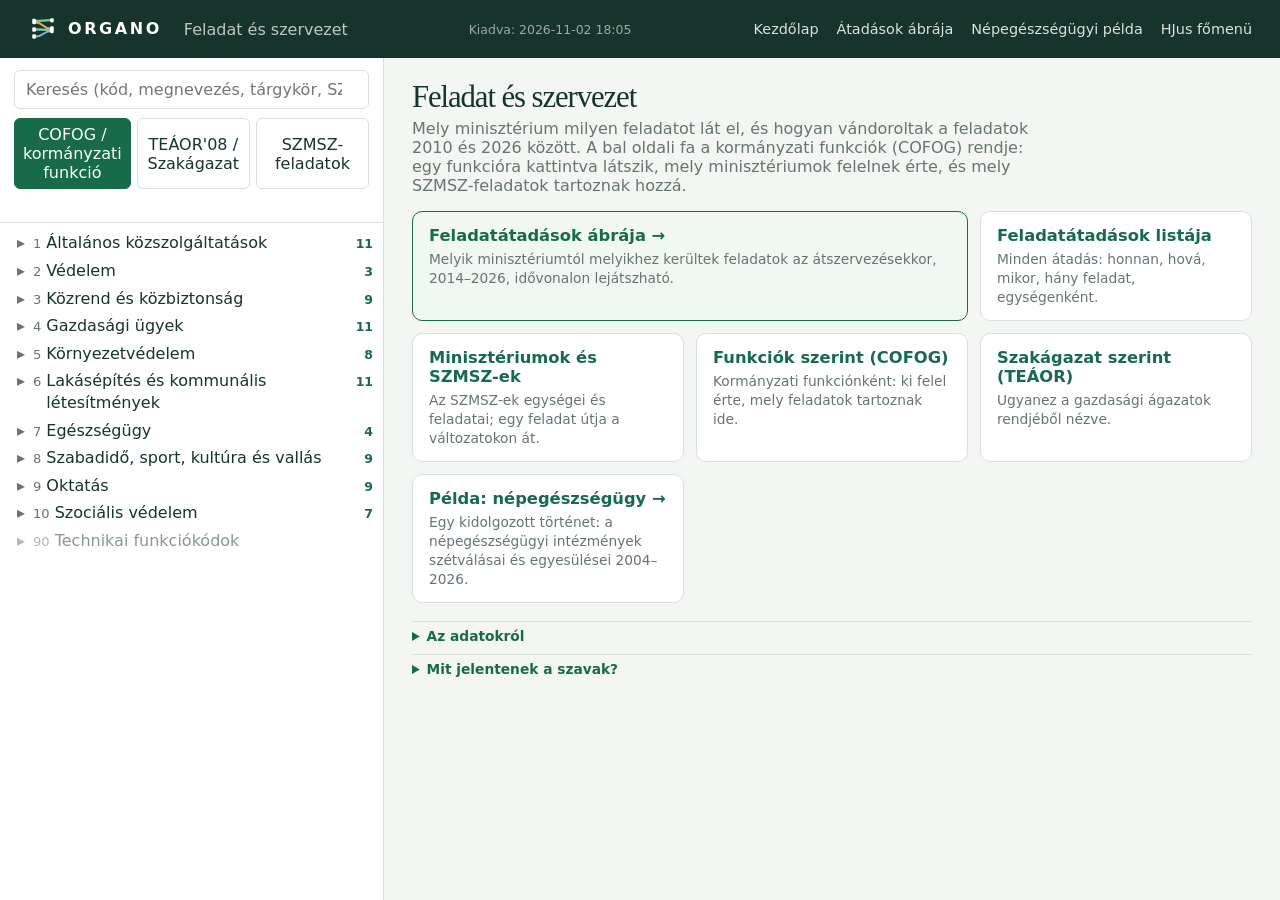
==== cofog-organo.html @ 53c3df07 "Ministry layer: cited sections, ME 2011-2014, classifications" ====
<!doctype html>
<html lang="hu">
<head>
  <meta charset="utf-8">
  <meta name="viewport" content="width=device-width, initial-scale=1">
  <title>ORGANO – Feladat és szervezet</title>
  <link rel="stylesheet" href="styles.css">
  <link rel="icon" href="logo.svg" type="image/svg+xml">
  <style>
    body.cofog-organo { display: flex; flex-direction: column; height: 100vh; overflow: hidden; }
    .shell { flex: 1; min-height: 0; display: grid; grid-template-columns: minmax(340px, 30%) minmax(0, 1fr); gap: 0; }
    .left { display: flex; flex-direction: column; min-height: 0; border-right: 1px solid var(--line); background: var(--panel); }
    .search { padding: 12px 14px; border-bottom: 1px solid var(--line); }
    .search input { width: 100%; padding: 9px 11px; border: 1px solid var(--line); border-radius: 6px; background: #fff; }
    .tabs { display: flex; gap: 6px; margin-top: 9px; }
    .tabs button { flex: 1; padding: 6px 8px; border: 1px solid var(--line); border-radius: 6px; background: transparent; cursor: pointer; }
    .tabs button.on { background: var(--green); border-color: var(--green); color: #fff; }
    .hits { margin-top: 7px; color: var(--muted); font-size: .82rem; min-height: 1.1em; }
    .tree { flex: 1; overflow: auto; padding: 6px 4px 24px; }
    .tree ul { list-style: none; margin: 0; padding-left: 16px; }
    .tree > ul { padding-left: 4px; }
    .node { display: flex; align-items: baseline; gap: 5px; padding: 3px 6px; border-radius: 5px; cursor: pointer; line-height: 1.35; }
    .node:hover { background: var(--green-soft); }
    .node.sel { background: var(--green); color: #fff; }
    .node.sel .code, .node.sel .cnt { color: rgba(255,255,255,.8); }
    .node.empty { opacity: .5; }
    .tog { width: 14px; flex: none; text-align: center; color: var(--muted); user-select: none; }
    .node.sel .tog { color: #fff; }
    .code { flex: none; color: var(--muted); font-variant-numeric: tabular-nums; font-size: .82rem; }
    .lbl { flex: 1; }
    .cnt { flex: none; color: var(--green); font-size: .78rem; font-weight: 700; }
    .via { font-size: .8rem; color: var(--muted); margin-top: 1px; }
    .node.sel .via { color: rgba(255,255,255,.85); }
    mark { background: #ffe9a8; color: inherit; border-radius: 2px; }
    .node.sel mark { background: #e3b94c; color: #17342c; }
    .right { overflow: auto; padding: 22px 28px 60px; min-width: 0; }
    /* narrow window: the two panes stack (the list on top, the detail below) instead of squeezing the detail to 56 px */
    @media (max-width: 760px) {
      .shell { grid-template-columns: minmax(0, 1fr); grid-template-rows: minmax(0, 42%) minmax(0, 1fr); }
      .left { border-right: 0; border-bottom: 1px solid var(--line); }
      .right { padding: 16px 14px 48px; }
    }
    .crumbs { color: var(--muted); font-size: .86rem; margin-bottom: 4px; }
    .right h1 { font-size: clamp(1.4rem, 2.4vw, 2rem); margin-bottom: 10px; }
    .note { padding: 10px 13px; border-left: 3px solid var(--amber); background: var(--amber-soft); color: #5b3b0a; font-size: .9rem; margin: 12px 0; }
    .expl { margin: 12px 0 18px; padding: 13px 16px; background: var(--blue-soft); border-left: 3px solid var(--blue); }
    .expl h3 { margin: 0 0 4px; font-size: .78rem; letter-spacing: .08em; text-transform: uppercase; color: var(--blue); }
    .expl p { margin: 0 0 10px; white-space: pre-line; line-height: 1.5; }
    .expl ul.defl { margin: 0 0 10px; padding-left: 18px; line-height: 1.5; }
    details.expl summary { cursor: pointer; color: var(--blue); font-size: .85rem; }
    .bridge-bar { margin: 10px 0 16px; display: flex; flex-wrap: wrap; gap: 6px; align-items: center; font-size: .83rem; }
    .bridge-lbl { color: var(--muted); font-weight: 600; margin-right: 2px; }
    .chip { display: inline-flex; align-items: center; gap: 4px; padding: 3px 9px; border-radius: 99px; background: var(--green-soft); font-size: .82rem; text-decoration: none; color: inherit; }
    a.chip:hover { filter: brightness(0.95); }
    .chip.disp { background: var(--amber-soft); }
    .chip.nace-chip { background: var(--blue-soft); color: var(--blue); }
    h2.sec { margin: 22px 0 8px; font-size: 1.05rem; display: flex; align-items: baseline; justify-content: space-between; gap: 12px; }
    h2.sec .sub-hint { font-size: .8rem; font-weight: 400; color: var(--muted); }
    .org { border: 1px solid var(--line); border-radius: 8px; background: var(--panel); margin-bottom: 9px; }
    .org > summary { list-style: none; cursor: pointer; padding: 10px 14px; display: grid; grid-template-columns: minmax(220px, 34%) 1fr; gap: 14px; align-items: center; }
    .org > summary::-webkit-details-marker { display: none; }
    .org .name { font-weight: 700; display: flex; flex-wrap: wrap; align-items: center; gap: 6px; }
    .org .years { color: var(--muted); font-size: .82rem; margin-top: 3px; line-height: 1.35; }
    .badge-var { display: inline-block; padding: 1px 6px; border-radius: 4px; font-size: .72rem; font-weight: 600; background: var(--blue-soft); color: var(--blue); }
    .badge-qual { display: inline-block; padding: 1px 6px; border-radius: 4px; font-size: .72rem; font-weight: 500; background: var(--amber-soft); color: #7a4a0e; }
    .bar { position: relative; height: 18px; background: #eef2ef; border-radius: 4px; overflow: hidden; }
    .seg { position: absolute; top: 0; bottom: 0; background: var(--green); border-radius: 3px; min-width: 3px; border-right: 1px solid rgba(255,255,255,.65); }
    .seg.alt { background: #2d6a5b; }
    .seg.disp { background: var(--amber); }
    .axis { position: relative; height: 16px; color: var(--muted); font-size: .72rem; margin-left: calc(34% + 14px + 14px); margin-right: 14px; }
    .axis span { position: absolute; transform: translateX(-50%); }
    table.det { width: 100%; border-collapse: collapse; font-size: .85rem; margin: 0 0 10px; }
    table.det th, table.det td { text-align: left; padding: 6px 14px; border-top: 1px solid var(--line); vertical-align: top; }
    table.det th { color: var(--muted); font-weight: 600; font-size: .76rem; }
    .sub-holder { color: var(--muted); font-size: .79rem; margin-top: 1px; }
    .qual-tag { display: inline-block; margin-top: 2px; padding: 1px 6px; border-radius: 4px; font-size: .75rem; background: var(--amber-soft); color: #7a4a0e; }
    .wording-diff { color: var(--blue); font-size: .78rem; margin-left: 4px; }
    .flag { display: inline-block; padding: 0 6px; border-radius: 4px; font-size: .74rem; background: var(--amber-soft); color: #7a4a0e; }
    .empty-msg { color: var(--muted); padding: 20px 0; }
    .org > .osum { padding: 10px 14px; display: grid; grid-template-columns: minmax(220px, 34%) 1fr; gap: 14px; align-items: center; }
    ol.tasks { padding-left: 22px; line-height: 1.5; }
    ol.tasks li { margin-bottom: 6px; }
    /* start page: what this viewer can show, one tile each; detail behind <details> */
    .topnav { display: flex; gap: 18px; margin-left: auto; font-size: .9rem; }
    .topnav a { color: #fff; text-decoration: none; opacity: .85; }
    .topnav a:hover { opacity: 1; text-decoration: underline; }
    .start h1 { margin-bottom: 4px; }
    .start .lead { color: var(--muted); margin: 0 0 16px; max-width: 62ch; }
    .tiles { display: grid; grid-template-columns: repeat(auto-fill, minmax(230px, 1fr)); gap: 12px; margin: 0 0 18px; }
    .tile { display: block; padding: 14px 16px; border: 1px solid var(--line); border-radius: 10px; background: #fff;
            color: inherit; text-decoration: none; cursor: pointer; }
    .tile:hover { border-color: var(--green); box-shadow: 0 3px 10px rgba(20, 60, 45, .1); }
    .tile b { display: block; font-size: 1.02rem; margin-bottom: 4px; color: var(--green); }
    .tile span { font-size: .86rem; color: var(--muted); }
    .tile.main { grid-column: span 2; background: #f1f7f3; border-color: var(--green); }
    .ptabs { display: flex; flex-wrap: wrap; gap: 2px; border-bottom: 1px solid var(--line); margin: 16px 0 12px; }
    .ptabs button { border: 0; background: none; padding: 8px 12px; cursor: pointer; color: var(--muted);
                    border-bottom: 2px solid transparent; margin-bottom: -1px; font: inherit; }
    .ptabs button.on { color: var(--green); border-bottom-color: var(--green); font-weight: 600; }
    .ptabs button small { color: var(--muted); font-weight: 400; }
    .ptab-chart { margin-left: auto; align-self: center; padding: 6px 12px; border-radius: 16px; background: var(--green);
                  color: #fff !important; text-decoration: none; font-weight: 600; font-size: .9rem; white-space: nowrap; }
    .ptab-chart:hover { filter: brightness(1.12); }
    .title-row { display: flex; align-items: flex-start; gap: 12px; }
    .title-row h1 { flex: 1; }
    .summary-line { color: var(--muted); margin: 2px 0 0; }
    details.more { margin: 10px 0; border-top: 1px solid var(--line); padding-top: 6px; font-size: .86rem; color: var(--muted); }
    details.more > summary { cursor: pointer; color: var(--green); font-weight: 600; }
    details.more[open] > summary { margin-bottom: 6px; }
  </style>
</head>
<body class="cofog-organo">
  <header class="topbar">
    <a class="brand" href="cofog-organo.html"><img src="logo.svg" alt="" width="30" height="30" style="vertical-align:middle;margin-right:10px">ORGANO</a>
    <div class="scope">Feladat és szervezet</div>
    <div class="scope" id="pubstamp" title="A kiadás időpontja (a kiadó szkript írja be)" style="font-size:.78rem;opacity:.8">Kiadva: 2026-11-02 18:05</div>
    <nav class="topnav">
      <a href="#" id="navHome">Kezdőlap</a>
      <a href="szmsz-transfer-overview.html" id="navChart">Átadások ábrája</a>
      <a href="public-health-overview.html">Népegészségügyi példa</a>
      <a href="https://goroggy.github.io/hjus/" title="A HJus-alkalmazások közös belépője: HJusDefs, HJusSent, HJusRes, ORGANO">HJus főmenü</a>
    </nav>
  </header>
  <div class="shell">
    <aside class="left">
      <div class="search">
        <input id="q" type="search" placeholder="Keresés (kód, megnevezés, tárgykör, SZMSZ-feladat szövege)…" autocomplete="off">
        <div class="tabs">
          <button id="tabCofog" class="on" type="button">COFOG / kormányzati funkció</button>
          <button id="tabNace" type="button">TEÁOR'08 / Szakágazat</button>
          <button id="tabSzmsz" type="button">SZMSZ-feladatok</button>
        </div>
        <div class="hits" id="hits"></div>
      </div>
      <div class="tree" id="tree"></div>
    </aside>
    <section class="right" id="right">
    </section>
  </div>

  <script src="data/cofog-poc.js"></script>
  <script src="data/szmsz-cofog.js" onerror="window.SZMSZ_COFOG = null"></script>
  <script src="szmsz-view.js"></script>
  <script>
  (() => {
    const D = window.COFOG_POC;
    const $ = id => document.getElementById(id);
    const esc = s => String(s ?? '').replace(/[&<>"]/g, c => ({ '&': '&amp;', '<': '&lt;', '>': '&gt;', '"': '&quot;' }[c]));
    const fold = s => String(s ?? '').toLowerCase().normalize('NFD').replace(/[\u0300-\u036f]/g, '');
    const today = new Date();
    const THREADS = new Map((D.threads || []).map(t => [t.id, t]));
    const BRIDGE = D.bridge || {};

    // Short ministry abbreviation helper for compact timeline summaries
    function shortOrg(orgId) {
      const name = D.orgs[orgId] || orgId;
      const m = name.match(/\b([A-ZÁÉÍÓÖŐÚÜŰ])[a-záéíóöőúüű]+/g);
      return m && m.length >= 2 ? m.map(w => w[0]).join('') : name;
    }

    // ---- trees -----------------------------------------------------------------------------------------------
    function buildTree(nodes) {
      const byCode = new Map(nodes.map(n => [n.code, { ...n, children: [] }]));
      const roots = [];
      for (const n of byCode.values()) (n.parent && byCode.get(n.parent) ? byCode.get(n.parent).children : roots).push(n);
      return { byCode, roots };
    }
    // NACE: rows are in document order: section letter, 2-digit division, 3-char group (01.1), class (01.11)…
    function buildNace(rows) {
      const nodes = []; let section = null;
      for (const r of rows) {
        const c = r.code; let parent = null;
        if (/^[A-Z]$/.test(c)) section = c;
        else if (/^\d{2}$/.test(c)) parent = section;
        else if (/^\d{2}\.\d$/.test(c)) parent = c.slice(0, 2);
        else if (/^\d{2}\.\d{2}$/.test(c)) parent = c.slice(0, 4);
        nodes.push({ ...r, parent });
      }
      // 15/2019. PM r. 3. melléklet: a 6 jegyű szakágazat első 4 jegye a TEÁOR-osztály (84.xx), az 5-6. jegy az ágazat
      for (const [c, v] of Object.entries(D.szak || {}))
        nodes.push({ code: c, label: v.label, includes: v.includes, excludes: v.excludes, parent: c.slice(0, 2) + '.' + c.slice(2, 4), isSzak: true });
      return buildTree(nodes);
    }
    const EXPL = D.explain || {};
    const explCode = n => (n.code.length >= 4 ? n.code.slice(0, 4) : n.code.padStart(2, '0'));
    const LEAF = D.leafDef || {};
    const ownExpl = n => (n.code.length === 6 ? LEAF[n.code] : (n.code.length === 4 || n.code.length <= 2 ? EXPL[explCode(n)] : null));
    const explText = e => (e ? [e.title, e.lead, e.includes, e.excludes].join(' ') : '');
    const cofog = buildTree(D.cofog);
    const nace = buildNace(D.nace);
    const naceNodeText = n => [n.label, n.includes, n.also_includes, n.hu_addition, n.excludes].join(' ');

    // ---- assignments by COFOG leaf & NACE/Szakágazat bridge --------------------------------------------------
    const byCode = new Map();
    const byNaceCode = new Map();
    const naceToCofog = new Map();

    function bridgeForCofog(code) {
      const entry = BRIDGE[code] || BRIDGE[code.slice(0, 4)];
      if (!entry) return null;
      return entry.inherits ? BRIDGE[entry.inherits] : entry;
    }

    for (const a of D.assignments) {
      (byCode.get(a.code) ?? byCode.set(a.code, []).get(a.code)).push(a);
      const b = bridgeForCofog(a.code);
      if (b) {
        for (const sc of b.admin || []) {
          (byNaceCode.get(sc) ?? byNaceCode.set(sc, []).get(sc)).push({ ...a, bridgeKind: 'admin' });
          (naceToCofog.get(sc) ?? naceToCofog.set(sc, new Set()).get(sc)).add(a.code);
        }
        for (const nc of b.sector || []) {
          (byNaceCode.get(nc) ?? byNaceCode.set(nc, []).get(nc)).push({ ...a, bridgeKind: 'sector' });
          (naceToCofog.get(nc) ?? naceToCofog.set(nc, new Set()).get(nc)).add(a.code);
        }
      }
    }

    function dedupRows(rows) {
      const seen = new Set(), out = [];
      for (const a of rows) {
        const k = `${a.thread_id || a.scope}|${a.org}|${a.from}|${a.until}|${a.scope}|${a.holder}`;
        if (!seen.has(k)) { seen.add(k); out.push(a); }
      }
      return out;
    }

    function collect(node, map, out) {
      for (const a of map.get(node.code) ?? []) out.push(a);
      for (const ch of node.children) collect(ch, map, out);
      return out;
    }
    // SZMSZ units classified to COFOG leaves (scripts/szmsz_unit_codes.py -> szmsz_poc_build.py): their tasks
    // inherit the unit's leaf. Rows: {unit, doc, org, from, until, name, number, disputed, tasks}.
    const SC = window.SZMSZ_COFOG;
    const unitsByCode = new Map();
    if (SC) for (const [code, list] of Object.entries(SC.byCode))
      unitsByCode.set(code, list.map(([u, disputed, ntasks]) => {
        const [doc, number, name] = SC.units[u], [org, title, from, until] = SC.docs[doc];
        return { unit: u, doc, org, title, from, until, number, name, disputed: !!disputed, tasks: ntasks };
      }));
    for (const n of cofog.byCode.values()) {
      n.directRows = byCode.get(n.code) ?? [];
      n.rows = dedupRows(collect(n, byCode, []));
      n.directUnits = unitsByCode.get(n.code) ?? [];
      n.unitRows = collect(n, unitsByCode, []);
      n.orgIds = new Set([...n.rows.map(a => a.org), ...n.unitRows.map(r => r.org)]);
      n.threadIds = new Set(n.rows.map(a => a.thread_id));
    }
    for (const n of nace.byCode.values()) {
      n.directRows = byNaceCode.get(n.code) ?? [];
      n.rows = dedupRows(collect(n, byNaceCode, []));
      n.orgIds = new Set(n.rows.map(a => a.org));
      n.threadIds = new Set(n.rows.map(a => a.thread_id));
    }

    // ---- state / tree rendering -------------------------------------------------------------------------------
    let mode = 'cofog', query = '', selected = null; const open = new Set();
    const current = () => (mode === 'cofog' ? cofog : nace);

    function rowMatchesQuery(a, q) {
      return fold(a.scope).includes(q) || fold(a.canonical).includes(q) || (a.qual && fold(a.qual).includes(q));
    }
    function nodeMatches(n) {
      if (!query) return true;
      const q = fold(query);
      if (fold(n.code).includes(q) || fold(n.label).includes(q)) return true;
      if (mode === 'cofog' && fold(explText(ownExpl(n))).includes(q)) return true;
      if (mode === 'nace' && fold(naceNodeText(n)).includes(q)) return true;
      if ((n.directRows || []).some(a => rowMatchesQuery(a, q))) return true;
      return mode === 'cofog' && (n.directUnits || []).some(r => fold(r.name).includes(q));
    }
    function subtreeHasMatch(n) { return nodeMatches(n) || n.children.some(subtreeHasMatch); }
    function hl(text) {
      if (!query) return esc(text);
      const q = fold(query), f = fold(text), i = f.indexOf(q);
      if (i < 0) return esc(text);
      return esc(text.slice(0, i)) + '<mark>' + esc(text.slice(i, i + q.length)) + '</mark>' + esc(text.slice(i + q.length));
    }
    let hitCount = 0;
    function renderNode(n) {
      if (query && !subtreeHasMatch(n)) return '';
      const direct = nodeMatches(n); if (direct && query) hitCount++;
      const expanded = open.has(n.code) || (query && n.children.some(subtreeHasMatch));
      const orgs = n.orgIds ? n.orgIds.size : 0;
      const kids = n.children.length && expanded ? '<ul>' + n.children.map(renderNode).join('') + '</ul>' : '';
      let via = '';
      if (query && direct && !fold(n.code + ' ' + n.label).includes(fold(query))) {
        const q = fold(query);
        const matchingRows = (n.directRows || []).filter(a => rowMatchesQuery(a, q));
        if (matchingRows.length) {
          const hitLabels = [...new Set(matchingRows.map(a =>
            a.canonical && a.scope !== a.canonical && fold(a.scope).includes(q) && !fold(a.canonical).includes(q)
              ? `${a.canonical} (${a.scope})`
              : (a.canonical || a.scope)
          ))];
          via = `<div class="via">hatásköri tárgykör: ${hitLabels.map(hl).join(' · ')}</div>`;
        } else if ((n.directUnits || []).some(r => fold(r.name).includes(q))) {
          const names = [...new Set(n.directUnits.filter(r => fold(r.name).includes(q)).map(r => r.name))];
          via = `<div class="via">SZMSZ-egység: ${names.slice(0, 4).map(hl).join(' · ')}${names.length > 4 ? ` · +${names.length - 4}` : ''}</div>`;
        } else {
          via = '<div class="via">a magyarázó szövegben</div>';
        }
      }
      return `<li><div class="node${selected === n.code ? ' sel' : ''}${!orgs ? ' empty' : ''}" data-code="${esc(n.code)}">` +
        `<span class="tog">${n.children.length ? (expanded ? '▾' : '▸') : ''}</span><span class="code">${esc(n.code)}</span>` +
        `<span class="lbl">${hl(n.label)}${via}</span>${orgs ? `<span class="cnt" title="${orgs} szervezet · ${n.threadIds.size} hatásköri tárgykör">${orgs}</span>` : ''}</div>${kids}</li>`;
    }
    function renderTree() {
      hitCount = 0;
      $('tree').innerHTML = '<ul>' + current().roots.map(renderNode).join('') + '</ul>';
      $('hits').textContent = query ? (hitCount ? `${hitCount} találat` : 'Nincs találat') : '';
    }

    // ---- right panel: timeline helpers ------------------------------------------------------------------------
    const ymd = s => (s ? new Date(s + 'T00:00:00') : null);
    function merge(periods) {
      const p = periods.map(x => [ymd(x.from), x.until ? ymd(x.until) : null, x.status === 'vitatott']).sort((a, b) => a[0] - b[0]);
      const out = [];
      for (const [f, u, disp] of p) {
        const last = out[out.length - 1];
        if (last && last[1] !== null && f - last[1] <= 86400000 * 5) { last[1] = u === null ? null : (u > last[1] ? u : last[1]); last[2] = last[2] && disp; }
        else if (last && last[1] === null) { last[2] = last[2] && disp; }
        else out.push([f, u, disp]);
      }
      return out;
    }
    function mergeByOrg(periods) {
      // Merge consecutive segments held by the SAME organisation so ministry handovers remain visible
      const p = periods.map(x => ({ f: ymd(x.from), u: x.until ? ymd(x.until) : null, org: x.org, scope: x.scope, disp: x.status === 'vitatott' }))
        .sort((a, b) => a.f - b.f || a.org.localeCompare(b.org));
      const out = [];
      for (const cur of p) {
        const last = out[out.length - 1];
        if (last && last.org === cur.org && last.u !== null && cur.f - last.u <= 86400000 * 5) {
          last.u = cur.u === null ? null : (cur.u > last.u ? cur.u : last.u);
          if (!last.scopes.includes(cur.scope)) last.scopes.push(cur.scope);
          last.disp = last.disp && cur.disp;
        } else if (last && last.org === cur.org && last.u === null) {
          if (!last.scopes.includes(cur.scope)) last.scopes.push(cur.scope);
          last.disp = last.disp && cur.disp;
        } else {
          out.push({ f: cur.f, u: cur.u, org: cur.org, scopes: [cur.scope], disp: cur.disp });
        }
      }
      return out;
    }
    const yearOf = d => (d ? d.getFullYear() : null);
    const fmt = d => (d ? d.toISOString().slice(0, 10) : 'máig');

    function timeBounds(rows) {
      const minT = Math.min(...rows.map(a => ymd(a.from).getTime()));
      const maxT = Math.max(today.getTime(), ...rows.filter(a => a.until).map(a => ymd(a.until).getTime()));
      const span = maxT - minT || 1;
      const y0 = new Date(minT).getFullYear(), y1 = new Date(maxT).getFullYear();
      const step = Math.max(1, Math.ceil((y1 - y0) / 8));
      let axis = '';
      for (let y = y0; y <= y1; y += step) axis += `<span style="left:${((new Date(y, 0, 1) - minT) / span * 100).toFixed(2)}%">${y}</span>`;
      return { minT, maxT, span, axis: `<div class="axis">${axis}</div>` };
    }

    // ---- Hatáskör-fonalak (canonical competence threads across wording changes & ministry transfers) ----------
    function threadSection(rows) {
      if (!rows.length) return '';
      const byThread = new Map();
      for (const a of rows) {
        const tid = a.thread_id || a.scope;
        (byThread.get(tid) ?? byThread.set(tid, []).get(tid)).push(a);
      }
      const { minT, maxT, span, axis } = timeBounds(rows);
      const list = [...byThread.entries()].map(([tid, rs]) => {
        const th = THREADS.get(tid) || { id: tid, canonical: rs[0].canonical || rs[0].scope, variants: [...new Set(rs.map(x => x.scope))] };
        const orgMerged = mergeByOrg(rs);
        const variants = [...new Set(rs.map(x => x.scope))];
        const quals = [...new Set(rs.map(x => x.qual).filter(Boolean))];
        return { tid, th, rs, orgMerged, variants, quals };
      }).sort((a, b) => a.th.canonical.localeCompare(b.th.canonical, 'hu'));

      const html = list.map(({ th, rs, orgMerged, variants, quals }) => {
        const segs = orgMerged.map((m, idx) => {
          const l = ((m.f - minT) / span * 100), w = (((m.u ?? maxT) - m.f) / span * 100);
          const tip = `${fmt(m.f)} – ${fmt(m.u)} · ${D.orgs[m.org]} · „${m.scopes.join(' / ')}”`;
          return `<div class="seg${m.disp ? ' disp' : (idx % 2 ? ' alt' : '')}" style="left:${l.toFixed(2)}%;width:${Math.max(w, .5).toFixed(2)}%" title="${esc(tip)}"></div>`;
        }).join('');

        const chain = orgMerged.map(m => `${shortOrg(m.org)} (${yearOf(m.f)}–${m.u ? yearOf(m.u) : ''})`).join(' → ');
        const varBadge = variants.length > 1 ? `<span class="badge-var" title="Jogszabályi szövegváltozatok: ${esc(variants.join(' · '))}">${variants.length} szövegváltozat</span>` : '';
        const qualBadge = quals.length ? `<span class="badge-qual" title="${esc(quals.join(' · '))}">hatásköri megkötés / összevonás</span>` : '';

        const det = rs.slice().sort((a, b) => a.from.localeCompare(b.from) || D.orgs[a.org].localeCompare(D.orgs[b.org], 'hu')).map(a => {
          const diffNote = a.scope !== th.canonical ? `<span class="wording-diff">(szövegváltozat)</span>` : '';
          const qualHtml = a.qual ? `<div><span class="qual-tag">${hl(a.qual)}</span></div>` : '';
          const cofogLink = cofog.byCode.has(a.code) ? `<a href="#" data-goto="${esc(a.code)}">${esc(a.code)}</a>` : esc(a.code);
          return `<tr>` +
            `<td style="white-space:nowrap">${esc(a.from)} – ${a.until ? esc(a.until) : 'máig'}</td>` +
            `<td><b>${esc(D.orgs[a.org])}</b><div class="sub-holder">${esc(a.holder)}</div></td>` +
            `<td>${hl(a.scope)}${diffNote}${qualHtml}</td>` +
            `<td style="white-space:nowrap">${cofogLink} · ${a.status === 'vitatott' ? '<span class="flag">vitatott</span>' : esc(a.status)}</td>` +
          `</tr>`;
        }).join('');

        return `<details class="org thread"><summary>` +
          `<div><div class="name"><span>${hl(th.canonical)}</span>${varBadge}${qualBadge}</div><div class="years">${esc(chain)}</div></div>` +
          `<div class="bar">${segs}</div></summary>` +
          `<table class="det"><tr><th>Időszak</th><th>Felelős szervezet</th><th>Akkori jogszabályi megfogalmazás</th><th>Funkció / Forrás</th></tr>${det}</table>` +
        `</details>`;
      }).join('');

      return `${axis}${html}`;
    }

    // ---- Szervezetek (organisation timelines) -----------------------------------------------------------------
    function orgSection(rows) {
      if (!rows.length) return '<p class="empty-msg">Ehhez a csomóponthoz a POC adatai közt nincs szervezet.</p>';
      const byOrg = new Map();
      for (const a of rows) (byOrg.get(a.org) ?? byOrg.set(a.org, []).get(a.org)).push(a);
      const { minT, maxT, span, axis } = timeBounds(rows);
      const list = [...byOrg.entries()].map(([org, rs]) => ({ org, rs, merged: merge(rs) }))
        .sort((a, b) => a.merged[0][0] - b.merged[0][0] || D.orgs[a.org].localeCompare(D.orgs[b.org], 'hu'));
      const html = list.map(({ org, rs, merged }) => {
        const segs = merged.map(([f, u, disp]) => {
          const l = ((f - minT) / span * 100), w = (((u ?? maxT) - f) / span * 100);
          return `<div class="seg${disp ? ' disp' : ''}" style="left:${l.toFixed(2)}%;width:${Math.max(w, .4).toFixed(2)}%" title="${fmt(f)} – ${fmt(u)}"></div>`;
        }).join('');
        const years = merged.map(([f, u]) => `${yearOf(f)}–${u ? yearOf(u) : ''}`).join(', ');
        const det = rs.slice().sort((a, b) => (a.canonical || a.scope).localeCompare(b.canonical || b.scope, 'hu') || a.from.localeCompare(b.from)).map(a => {
          const canonDiff = a.canonical && a.canonical !== a.scope ? `<div class="sub-holder">kanonikus fonal: <b>${hl(a.canonical)}</b></div>` : '';
          const qualHtml = a.qual ? `<div><span class="qual-tag">${hl(a.qual)}</span></div>` : '';
          return `<tr><td>${hl(a.scope)}${canonDiff}${qualHtml}</td><td style="white-space:nowrap">${esc(a.from)} – ${a.until ? esc(a.until) : 'máig'}</td><td>${esc(a.holder)}</td><td>${a.status === 'vitatott' ? '<span class="flag">vitatott besorolás</span>' : esc(a.status)}</td></tr>`;
        }).join('');
        return `<details class="org"><summary><div><div class="name">${esc(D.orgs[org])}</div><div class="years">${esc(years)} · ${new Set(rs.map(x => x.thread_id || x.scope)).size} hatásköri tárgykör</div></div><div class="bar">${segs}</div></summary>` +
          `<table class="det"><tr><th>Tárgykör (akkori szöveg és kanonikus fonal)</th><th>Időszak</th><th>Felelős (akkori megnevezés)</th><th>Besorolás</th></tr>${det}</table></details>`;
      }).join('');
      return `${axis}${html}`;
    }

    function pathOf(tree, n) { const p = []; for (let x = n; x; x = x.parent ? tree.byCode.get(x.parent) : null) p.unshift(x); return p; }

    function bridgeBlockCofog(n) {
      const b = bridgeForCofog(n.code);
      if (!b) return '';
      const adminChips = (b.admin || []).map((c, i) =>
        `<a href="#" class="chip nace-chip" data-goto-nace="${esc(c)}" title="Államháztartási szakágazat (15/2019. PM r. 3. melléklet)">Szakágazat ${esc(c)}: ${esc((b.admin_labels || [])[i] || '')}</a>`
      ).join('');
      const sectorChips = (b.sector || []).map((c, i) =>
        `<a href="#" class="chip nace-chip" data-goto-nace="${esc(c)}" title="Szabályozott gazdasági ágazat (TEÁOR'08)">TEÁOR ${esc(c)}: ${esc((b.sector_labels || [])[i] || '')}</a>`
      ).join('');
      if (!adminChips && !sectorChips) return '';
      return `<div class="bridge-bar"><span class="bridge-lbl">Kapcsolódó TEÁOR / szakágazat:</span>${adminChips}${sectorChips}</div>`;
    }

    // a page's sections behind tabs: the first one open, the others one click away (one tab bar per page)
    // the chart button at the end of the tab bar: organoChartFilter points it at the chart filtered to the selection
    function pageTabs(tabs) {
      return `<div class="ptabs">${tabs.map((t, i) => `<button type="button" class="${i ? '' : 'on'}" data-ptab="${i}">${t[0]}</button>`).join('')}` +
        `<a class="ptab-chart" data-chart-link href="szmsz-transfer-overview.html">Átadások ábrája ↗</a></div>` +
        tabs.map((t, i) => `<div class="ppanel" data-ppanel="${i}"${i ? ' hidden' : ''}>${t[1]}</div>`).join('');
    }
    $('right').addEventListener('click', e => {
      const b = e.target.closest('button[data-ptab]'); if (!b) return;
      $('right').querySelectorAll('button[data-ptab]').forEach(x => x.classList.toggle('on', x === b));
      $('right').querySelectorAll('.ppanel').forEach(p => { p.hidden = p.dataset.ppanel !== b.dataset.ptab; });
    });

    function showCofog(n) {
      const path = pathOf(cofog, n), rows = n.rows;
      const threadCnt = new Set(rows.map(a => a.thread_id || a.scope)).size;
      const rawScopeCnt = new Set(rows.map(a => a.scope)).size;
      const kind = n.children.length ? `Gyűjtő csomópont – az alatta lévő ${collectLeaves(n)} funkció összes hatásköri tárgyköre és szervezete` : 'Funkció (6 jegyű levél)';
      const units = n.unitRows || [];
      const unitCount = new Set(units.map(r => r.org + '|' + fold(r.name))).size;   // a unit counts once over its SZMSZ versions
      $('right').innerHTML =
        `<div class="crumbs">${path.map(p => esc(p.label)).join(' › ')}</div><h1>${esc(n.code)} ${esc(n.label)}</h1>` +
        `<p class="summary-line">${esc(kind)} · ${n.orgIds.size} szervezet felel érte · ${threadCnt} rendeleti hatásköri tárgykör · ${unitCount} SZMSZ-egység sorolva ide</p>` +
        bridgeBlockCofog(n) +
        pageTabs([
          [`Ki felel érte? <small>${n.orgIds.size}</small>`, `<h2 class="sec"><span>Szervezetek (${n.orgIds.size})</span><span class="sub-hint">a rendeleti hatáskörök szerint, időben</span></h2>` + orgSection(rows)],
          [`Hatásköri tárgykörök <small>${threadCnt}</small>`, rows.length
            ? `<h2 class="sec"><span>Rendeleti hatásköri tárgykörök (${threadCnt}${rawScopeCnt > threadCnt ? `, ${rawScopeCnt} szövegváltozatból összefűzve` : ''})</span><span class="sub-hint">kattints egy tárgykörre az átadások és a szövegváltozatok megtekintéséhez</span></h2>` + threadSection(rows)
            : '<p class="empty-msg">Ehhez a funkcióhoz nincs rendeleti hatásköri tárgykör.</p>'],
          ['SZMSZ-feladatok', `<h2 class="sec"><span>SZMSZ-feladatfonalak</span><span class="sub-hint">azok a feladatok, amelyeknek valamely változata e kód alatt állt, az itt töltött évekkel; ha a fonal mentén változik a kód, az jelezve van, nem elszavazva</span></h2>` +
            `<div id="szmszThreads" data-code="${esc(n.code)}"><p class="empty-msg">Az SZMSZ-feladatok betöltése…</p></div>`],
          [`SZMSZ-egységek <small>${unitCount}</small>`, unitSection(units)],
          ['Mit tartalmaz?', explBlock(n)],
        ]);
      // the task layer is large and loaded on first use; a later click may already show another node
      const codes = new Set(); (function walk(x) { codes.add(x.code); x.children.forEach(walk); })(n);
      window.SzmszView.threadsFor(codes, html => { const el = $('szmszThreads'); if (el && el.dataset.code === n.code) el.innerHTML = html; });
    }

    // ---- SZMSZ units under a COFOG node: one line per organisation + unit name, with every SZMSZ it appears in ----
    function unitSection(rows) {
      if (!SC) return '<div class="note">Az SZMSZ-egységek besorolása nincs betöltve (data/szmsz-cofog.js).</div>';
      if (!rows.length) return `<h2 class="sec"><span>SZMSZ-egységek (0)</span></h2><p class="empty-msg">Ide a POC SZMSZ-egységei közül egy sincs sorolva.</p>`;
      const groups = new Map();
      for (const r of rows) {
        const k = r.org + '|' + fold(r.name);
        (groups.get(k) ?? groups.set(k, { org: r.org, name: r.name, rs: [] }).get(k)).rs.push(r);
      }
      const periods = rows.map(r => ({ from: r.from, until: r.until, org: r.org, status: r.disputed ? 'vitatott' : '' }));
      const { minT, maxT, span, axis } = timeBounds(periods);
      const byOrg = new Map();
      for (const r of periods) (byOrg.get(r.org) ?? byOrg.set(r.org, []).get(r.org)).push(r);
      const bars = [...byOrg.entries()].sort((a, b) => D.orgs[a[0]] && D.orgs[b[0]] ? D.orgs[a[0]].localeCompare(D.orgs[b[0]], 'hu') : 0).map(([org, ps]) => {
        const merged = merge(ps);
        const segs = merged.map(([f, u, disp]) => `<div class="seg${disp ? ' disp' : ''}" style="left:${((f - minT) / span * 100).toFixed(2)}%;width:${Math.max(((u ?? maxT) - f) / span * 100, .4).toFixed(2)}%" title="${fmt(f)} – ${fmt(u)}"></div>`).join('');
        const nUnits = [...groups.values()].filter(g => g.org === org).length;
        return `<div class="org"><div class="osum"><div><div class="name">${esc(D.orgs[org] || org)}</div><div class="years">${esc(merged.map(([f, u]) => `${yearOf(f)}–${u ? yearOf(u) : ''}`).join(', '))} · ${nUnits} egység</div></div><div class="bar">${segs}</div></div></div>`;
      }).join('');
      const list = [...groups.values()].sort((a, b) => (D.orgs[a.org] || '').localeCompare(D.orgs[b.org] || '', 'hu') || a.name.localeCompare(b.name, 'hu'));
      const trs = list.map(g => {
        const rs = g.rs.sort((a, b) => a.from.localeCompare(b.from)), last = rs[rs.length - 1];
        const years = rs.map(r => `${r.from.slice(0, 4)}–${r.until ? r.until.slice(0, 4) : ''}`).join(', ');
        const tasks = rs.reduce((s, r) => s + r.tasks, 0);
        return `<tr><td><b>${esc(D.orgs[g.org] || g.org)}</b><div class="sub-holder">${hl(g.name)}${rs.some(r => r.disputed) ? ' <span class="flag">vitatott besorolás</span>' : ''}</div></td>` +
          `<td>${esc(years)}</td><td style="white-space:nowrap"><a href="#" data-szmsz-unit="${last.unit}">${tasks} feladat →</a></td></tr>`;
      }).join('');
      const nTasks = rows.reduce((s, r) => s + r.tasks, 0);
      return `<h2 class="sec"><span>SZMSZ-egységek (${groups.size} egység, ${nTasks} feladat-előfordulás)</span><span class="sub-hint">az egység feladatai az egység besorolását öröklik</span></h2>` +
        `${axis}${bars}<table class="det"><tr><th>Szervezet / egység</th><th>SZMSZ-ek hatálya</th><th>Feladatok</th></tr>${trs}</table>`;
    }

    function explBlock(n) {
      return (n.code.length === 6 ? leafBlock(n) : '') + classBlock(n);
    }
    function leafBlock(n) {
      const d = LEAF[n.code];
      if (!d) return '<div class="note">Ehhez a funkcióhoz a 15/2019. PM rendelet 2. mellékletében nincs definíció.</div>';
      const items = t => t.split(/(?:^|(?<=[.;,]))\s*-\s+/).filter(x => x.trim());
      const goto = t => hl(t).replace(/\b(\d{6})\b/g, (m, c) => (cofog.byCode.has(c) ? `<a href="#" data-goto="${c}">${c}</a>` : m));
      const block = (title, t) => (t ? `<h3>${title}</h3><ul class="defl">${items(t).map(x => `<li>${goto(x)}</li>`).join('')}</ul>` : '');
      return `<div class="expl"><h3>A funkció definíciója · ${esc(n.code)} ${esc(d.label)}</h3>` +
        block('Ide tartozik', d.includes) + block('Nem ebbe a funkcióba tartozik', d.excludes) +
        `<p style="margin:8px 0 0;font-size:.8rem;color:var(--muted)">Forrás: 15/2019. (XII. 7.) PM rendelet 2. melléklet.</p></div>`;
    }
    function classBlock(n) {
      const e = EXPL[explCode(n)];
      if (!e) return n.code.length === 6 ? '' : '<div class="note">Ehhez a csomóponthoz a KSH COFOG-tartalmában nincs külön magyarázat.</div>';
      const inherited = n.code.length === 6;
      const block = (title, text) => (text ? `<h3>${title}</h3>${text.split('\n').map(x => `<p>${hlText(x)}</p>`).join('')}` : '');
      const body = `${block('Tartalom', e.lead)}${block('Ebbe a funkcióba tartozik', e.includes)}${block('Nem ebbe a funkcióba tartozik', e.excludes)}` +
        `<p style="margin:8px 0 0;font-size:.8rem;color:var(--muted)">Forrás: KSH, COFOG tartalom (ksh.hu/docs/osztalyozasok/cofog/cofog_tartalom.pdf).</p>`;
      if (inherited) return `<details class="expl"><summary><b>A nemzetközi osztály (COFOG ${esc(e.num)}) magyarázata · ${esc(e.title)}</b></summary>${body}</details>`;
      return `<div class="expl"><h3>${esc(e.num)} ${esc(e.title)}</h3>${body}</div>`;
    }
    function hlText(x) { return hl(x); }
    function collectLeaves(n) { return n.children.length ? n.children.reduce((s, c) => s + collectLeaves(c), 0) : 1; }

    function showNace(n) {
      const path = pathOf(nace, n), rows = n.rows || [];
      const threadCnt = new Set(rows.map(a => a.thread_id || a.scope)).size;
      const rawScopeCnt = new Set(rows.map(a => a.scope)).size;
      const block = (title, t) => (t && t !== 'None' ? `<h3>${title}</h3><p>${hl(t)}</p>` : '');
      const cofogCodes = [...new Set(rows.map(a => a.code))].sort();
      const cofogLinks = cofogCodes.length
        ? `<div class="bridge-bar"><span class="bridge-lbl">Kapcsolódó COFOG funkciók:</span>` +
          cofogCodes.map(c => {
            const cn = cofog.byCode.get(c);
            return `<a href="#" class="chip" data-goto="${esc(c)}">${esc(c)} ${esc(cn ? cn.label : '')}</a>`;
          }).join('') + `</div>`
        : '';
      const srcNote = n.isSzak
        ? `<p style="margin:8px 0 0;font-size:.8rem;color:var(--muted)">Forrás: 15/2019. (XII. 7.) PM rendelet 3. melléklet (államháztartási szakágazati rend).</p>`
        : `<p style="margin:8px 0 0;font-size:.8rem;color:var(--muted)">Forrás: KSH TEÁOR'08 tartalmi meghatározások.</p>`;

      $('right').innerHTML =
        `<div class="crumbs">${path.map(p => esc(p.code + ' ' + p.label)).join(' › ')}</div><h1>${esc(n.code)} ${esc(n.label)}</h1>` +
        `<p class="summary-line">${n.orgIds.size} szervezet felel érte · ${threadCnt} rendeleti hatásköri tárgykör · ${cofogCodes.length} kapcsolódó COFOG-funkció</p>` +
        cofogLinks +
        pageTabs([
          [`Ki felel érte? <small>${n.orgIds.size}</small>`, rows.length
            ? `<h2 class="sec"><span>Szervezetek (${n.orgIds.size})</span><span class="sub-hint">a rendeleti hatáskörök szerint, időben</span></h2>` + orgSection(rows)
            : `<p class="empty-msg">Ehhez a TEÁOR-ágazathoz a POC 10 minisztériumának hatáskörei között nincs közvetlen hozzárendelés.</p>`],
          [`Hatásköri tárgykörök <small>${threadCnt}</small>`, rows.length
            ? `<h2 class="sec"><span>Rendeleti hatásköri tárgykörök (${threadCnt}${rawScopeCnt > threadCnt ? `, ${rawScopeCnt} szövegváltozatból összefűzve` : ''})</span></h2>` + threadSection(rows)
            : '<p class="empty-msg">Nincs hozzárendelt hatásköri tárgykör.</p>'],
          ['Mit tartalmaz?', `<div class="expl">${block('Ebbe tartozik', n.includes)}${block('Ebbe tartozik még', n.also_includes)}${block('Magyar kiegészítés', n.hu_addition)}${block('Nem ebbe tartozik', n.excludes)}${srcNote}</div>`],
        ]);
    }

    function select(code, targetMode) {
      if (targetMode && targetMode !== mode) {
        mode = targetMode;
        markTabs();
      }
      const n = current().byCode.get(code);
      if (!n) return;
      selected = code;
      for (let p = n; p; p = p.parent ? current().byCode.get(p.parent) : null) if (p !== n) open.add(p.code);
      mode === 'cofog' ? showCofog(n) : showNace(n);
      window.organoChartFilter(mode === 'cofog' ? { code: n.code, name: n.code + ' ' + n.label } : null);
      renderTree();
    }

    // ---- events -----------------------------------------------------------------------------------------------
    $('tree').addEventListener('click', e => {
      if (mode === 'szmsz') return window.SzmszView.treeClick(e);
      const el = e.target.closest('.node'); if (!el) return;
      const code = el.dataset.code, n = current().byCode.get(code);
      if (e.target.classList.contains('tog') && n.children.length) { open.has(code) ? open.delete(code) : open.add(code); renderTree(); return; }
      if (n.children.length && !open.has(code)) open.add(code);
      select(code);
    });
    $('right').addEventListener('click', e => {
      if (mode === 'szmsz' && window.SzmszView.rightClick(e)) return;
      const aUnit = e.target.closest('a[data-szmsz-unit]');
      // the COFOG query (a code, a scope) means nothing among task texts and would empty the SZMSZ tree
      if (aUnit) { e.preventDefault(); mode = 'szmsz'; selected = null; query = ''; $('q').value = ''; markTabs(); window.SzmszView.openUnit(+aUnit.dataset.szmszUnit, ''); return; }
      const aThread = e.target.closest('a[data-szmsz-thread]');
      if (aThread) { e.preventDefault(); mode = 'szmsz'; selected = null; query = ''; $('q').value = ''; markTabs(); window.SzmszView.openThread(+aThread.dataset.szmszThread); return; }
      const aCofog = e.target.closest('a[data-goto]');
      if (aCofog) { e.preventDefault(); select(aCofog.dataset.goto, 'cofog'); return; }
      const aNace = e.target.closest('a[data-goto-nace]');
      if (aNace) { e.preventDefault(); select(aNace.dataset.gotoNace, 'nace'); return; }
    });
    let timer; $('q').addEventListener('input', e => { clearTimeout(timer); timer = setTimeout(() => { query = e.target.value.trim(); if (mode === 'szmsz') return window.SzmszView.query(query); renderTree(); if (selected) { const n = current().byCode.get(selected); if (n) mode === 'cofog' ? showCofog(n) : showNace(n); } }, 120); });
    const markTabs = () => ['Cofog', 'Nace', 'Szmsz'].forEach(t => $('tab' + t).classList.toggle('on', mode === t.toLowerCase()));
    const HINT = {
      cofog: 'A bal oldali fa a kormányzati funkciók (COFOG) rendje: egy funkcióra kattintva látszik, mely minisztériumok felelnek érte, és mely SZMSZ-feladatok tartoznak hozzá.',
      nace: 'A bal oldali fa a szakágazatok (TEÁOR) rendje: egy ágazatra kattintva látszik a hozzá tartozó funkció és a felelős minisztériumok.',
      szmsz: 'A bal oldali fa a minisztériumok SZMSZ-ei, azokon belül az egységek. Fent a kereső a feladatok szövegében is keres.',
    };
    const multiCnt = (D.threads || []).filter(t => t.variants && t.variants.length > 1).length;
    // the start page of every tab: what the viewer can show, one tile each; the numbers behind a <details>
    window.organoStartPage = m => `<div class="start"><h1>Feladat és szervezet</h1>` +
      `<p class="lead">Mely minisztérium milyen feladatot lát el, és hogyan vándoroltak a feladatok 2010 és 2026 között. ${HINT[m]}</p>` +
      `<div class="tiles">` +
      `<a class="tile main" href="szmsz-transfer-overview.html"><b>Feladatátadások ábrája →</b><span>Melyik minisztériumtól melyikhez kerültek feladatok az átszervezésekkor, 2014–2026, idővonalon lejátszható.</span></a>` +
      `<a class="tile" href="#" data-start="P"><b>Feladatátadások listája</b><span>Minden átadás: honnan, hová, mikor, hány feladat, egységenként.</span></a>` +
      `<a class="tile" href="#" data-start="szmsz"><b>Minisztériumok és SZMSZ-ek</b><span>Az SZMSZ-ek egységei és feladatai; egy feladat útja a változatokon át.</span></a>` +
      `<a class="tile" href="#" data-start="cofog"><b>Funkciók szerint (COFOG)</b><span>Kormányzati funkciónként: ki felel érte, mely feladatok tartoznak ide.</span></a>` +
      `<a class="tile" href="#" data-start="nace"><b>Szakágazat szerint (TEÁOR)</b><span>Ugyanez a gazdasági ágazatok rendjéből nézve.</span></a>` +
      `<a class="tile" href="public-health-overview.html"><b>Példa: népegészségügy →</b><span>Egy kidolgozott történet: a népegészségügyi intézmények szétválásai és egyesülései 2004–2026.</span></a>` +
      `</div>` +
      `<details class="more"><summary>Az adatokról</summary>${Object.keys(D.orgs).length} szervezet (10 minisztérium, a Pénzügyminisztérium két azonosítón); ` +
      `${(D.threads || []).length} rendeleti hatásköri tárgykör (${multiCnt} több szövegváltozatból összefűzve); a feladatok a minisztériumok kiadáskori SZMSZ-eiből. ` +
      `Hatásköri adatok: ${esc(D.generated)}. Prototípus: a számok és a besorolások ellenőrzött mintákon mértek, nem jogi megállapítások.</details>` +
      `<details class="more"><summary>Mit jelentenek a szavak?</summary><b>Feladatfonal</b>: ugyanaz a feladat az egymást követő SZMSZ-ekben és minisztériumokban végigkövetve. ` +
      `<b>Átadás</b>: egy feladat szövege kikerül egy minisztérium SZMSZ-éből, és legfeljebb 400 nap múlva egy másikéban megjelenik; a dátum az SZMSZ-ek kiadásából következik (az SZMSZ-módosítások nincsenek alkalmazva), a tényleges jogi átadás napját külön forrás igazolja. ` +
      `<b>COFOG-kód</b>: a kormányzati funkció 6 jegyű kódja (15/2019. (XII. 7.) PM rendelet).</details></div>`;
    // the header's chart link follows the selection (a function, or a task thread with transfers), and says so
    // The selection is also kept in the address (#code=… or #thread=…), so the chart's back link returns to it.
    window.organoChartFilter = f => {
      const a = $('navChart');
      const q = f ? (f.code ? 'code=' + encodeURIComponent(f.code) : 'thread=' + encodeURIComponent(f.thread)) : '';
      history.replaceState(null, '', q ? '#' + q : location.pathname + location.search);
      const href = q ? 'szmsz-transfer-overview.html?' + q + '&name=' + encodeURIComponent(f.name) +
        (f.held ? '&held=' + encodeURIComponent(f.held) : '') : 'szmsz-transfer-overview.html';
      a.href = href;
      a.textContent = q ? 'Átadások ábrája: ' + (f.code ? f.code : 'ez a feladat') : 'Átadások ábrája';
      a.title = q ? 'Az ábra a kiválasztásra szűrve: ' + f.name + ' (onnan egy kattintással az összkép)' : 'Az összes átadás';
      // the prominent button next to the page's tabs leads to the same filtered chart
      document.querySelectorAll('a[data-chart-link]').forEach(b => { b.href = href; b.title = a.title; b.hidden = !q; });
    };
    // restores a selection from the address: the chart's back link, or a shared link
    const restoreFromHash = () => {
      const h = new URLSearchParams(location.hash.slice(1));
      if (h.get('code') && cofog.byCode.has(h.get('code'))) { open.clear(); select(h.get('code'), 'cofog'); return true; }
      if (h.get('thread')) { mode = 'szmsz'; selected = null; markTabs(); window.SzmszView.openThread(+h.get('thread')); return true; }
      return false;
    };
    const showStart = () => { $('right').innerHTML = window.organoStartPage(mode); window.organoChartFilter(null); };
    const setMode = m => { mode = m; selected = null; markTabs(); window.organoChartFilter(null);
      if (m === 'szmsz') return window.SzmszView.load(() => window.SzmszView.activate(query));
      showStart(); renderTree(); };
    $('tabCofog').onclick = () => setMode('cofog'); $('tabNace').onclick = () => setMode('nace'); $('tabSzmsz').onclick = () => setMode('szmsz');
    $('navHome').onclick = e => { e.preventDefault(); query = ''; $('q').value = ''; setMode(mode === 'szmsz' ? 'cofog' : mode); };
    // start tiles (external pages are plain links)
    $('right').addEventListener('click', e => {
      const t = e.target.closest('a[data-start]'); if (!t) return;
      e.preventDefault(); e.stopImmediatePropagation();
      const where = t.dataset.start;
      if (where === 'P') { mode = 'szmsz'; selected = null; markTabs(); window.SzmszView.openKey('P'); return; }
      setMode(where);
    }, true);
    if (!restoreFromHash()) showStart();
    renderTree();
  })();
  </script>
</body>
</html>
---- styles.css ----
:root {
  color-scheme: light;
  --ink: #17342c;
  --muted: #66756f;
  --line: #d8e1dc;
  --paper: #f4f6f3;
  --panel: #ffffff;
  --green: #176b4b;
  --green-soft: #e6f3ec;
  --amber: #a66316;
  --amber-soft: #fff2dc;
  --blue: #2f5d84;
  --blue-soft: #e7f0f8;
  --shadow: 0 18px 50px rgba(24, 52, 44, .08);
}

* { box-sizing: border-box; }

body {
  margin: 0;
  background: var(--paper);
  color: var(--ink);
  font-family: Inter, "Segoe UI", system-ui, sans-serif;
}

button, input, select { font: inherit; }
button { color: inherit; }

.topbar {
  min-height: 58px;
  display: flex;
  align-items: center;
  gap: 22px;
  padding: 0 28px;
  background: var(--ink);
  color: #fff;
}

.brand { color: inherit; text-decoration: none; font-weight: 800; letter-spacing: .16em; }
.scope { color: rgba(255,255,255,.72); flex: 1; }
.baseline { font-size: .9rem; }
.baseline strong { font-size: 1.05rem; margin-right: 4px; }

main { display: grid; grid-template-columns: 270px minmax(0, 1fr); column-gap: 18px; max-width: 1680px; margin: 0 auto; padding: 34px 28px 48px; }
.intro { grid-column: 1 / -1; display: flex; justify-content: space-between; gap: 28px; align-items: end; }
.eyebrow { margin: 0 0 7px; color: var(--green); font-size: .76rem; font-weight: 800; letter-spacing: .11em; text-transform: uppercase; }
h1, h2, p { margin-top: 0; }
h1 { margin-bottom: 12px; font-family: Georgia, serif; font-size: clamp(2rem, 4vw, 3.7rem); font-weight: 500; letter-spacing: -.035em; }
h2 { margin-bottom: 8px; font-size: 1.2rem; }
.narrative { max-width: 880px; margin-bottom: 0; color: var(--muted); font-size: 1.02rem; line-height: 1.65; }
.task-chip { min-width: 190px; padding: 14px 16px; border-left: 3px solid var(--green); background: var(--green-soft); }
.task-chip span, .task-chip strong { display: block; }
.task-chip span { color: var(--muted); font-size: .75rem; text-transform: uppercase; letter-spacing: .08em; }

.timeline { grid-column: 1; grid-row: 2 / span 2; align-self: start; position: sticky; top: 18px; max-height: calc(100vh - 36px); margin-top: 31px; padding: 17px 14px 14px; border: 1px solid var(--line); border-radius: 12px; background: var(--panel); box-shadow: var(--shadow); overflow: hidden; }
.timeline-heading { display: grid; gap: 13px; padding: 0 2px 14px; border-bottom: 1px solid var(--line); }
.timeline-heading strong { display: block; font-family: Georgia, serif; font-size: 1.08rem; }
.timeline-filter span { display: block; margin-bottom: 5px; color: var(--muted); font-size: .7rem; font-weight: 800; letter-spacing: .06em; text-transform: uppercase; }
.timeline-filter select { width: 100%; min-height: 36px; border: 1px solid var(--line); border-radius: 7px; background: var(--panel); padding: 0 8px; color: var(--ink); font-size: .76rem; }
.timeline-filter select:focus { outline: 3px solid rgba(23,107,75,.16); border-color: var(--green); }
.playback-controls { display: grid; grid-template-columns: repeat(3, auto); align-items: center; gap: 6px; padding: 12px 0; }
.playback-controls button { min-height: 36px; border: 1px solid var(--line); border-radius: 99px; background: var(--panel); padding: 0 9px; color: var(--ink); cursor: pointer; font-size: .76rem; font-weight: 750; }
.playback-controls button:hover, .playback-controls button:focus { outline: 3px solid rgba(23,107,75,.13); border-color: var(--green); }
.playback-controls button:disabled { opacity: .38; cursor: default; outline: 0; border-color: var(--line); }
.playback-controls .playback-toggle { min-width: 94px; border-color: var(--green); background: var(--green); color: #fff; }
.playback-controls .playback-toggle[aria-pressed="true"] { background: var(--amber); border-color: var(--amber); }
.playback-controls output { grid-column: 1 / -1; color: var(--muted); font-size: .75rem; font-weight: 800; font-variant-numeric: tabular-nums; text-align: center; }
.snapshot-tabs { display: grid; gap: 5px; max-height: calc(100vh - 280px); overflow-y: auto; overscroll-behavior: contain; padding-right: 3px; }
.snapshot-tab {
  appearance: none;
  border: 1px solid transparent;
  border-left: 3px solid var(--line);
  border-radius: 7px;
  background: transparent;
  padding: 10px 11px;
  text-align: left;
  cursor: pointer;
  font-weight: 700;
}
.snapshot-tab:hover, .snapshot-tab:focus { outline: 3px solid rgba(23,107,75,.12); border-color: var(--green); }
.snapshot-tab-date, .snapshot-tab-title { display: block; }
.snapshot-tab-date { color: var(--green); font-size: .72rem; font-weight: 850; font-variant-numeric: tabular-nums; }
.snapshot-tab-title { margin-top: 4px; color: var(--ink); font-size: .78rem; font-weight: 650; line-height: 1.3; }
.snapshot-tab[aria-selected="true"] { border-color: var(--green); border-left-color: var(--green); background: var(--green-soft); }

.toolbar { grid-column: 2; grid-row: 2; position: relative; display: flex; align-items: end; justify-content: space-between; gap: 22px; margin: 31px 0 18px; }
.search-field { width: min(430px, 100%); }
.search-field span { display: block; margin-bottom: 6px; color: var(--muted); font-size: .78rem; font-weight: 700; }
.search-field input { width: 100%; height: 44px; border: 1px solid var(--line); border-radius: 8px; background: var(--panel); padding: 0 13px; color: var(--ink); }
.search-field input:focus { outline: 3px solid rgba(23,107,75,.16); border-color: var(--green); }
.legend { display: flex; flex-wrap: wrap; justify-content: end; gap: 9px 15px; color: var(--muted); font-size: .78rem; }
.legend span { display: inline-flex; align-items: center; gap: 6px; }
.dot { width: 9px; height: 9px; border-radius: 50%; background: var(--muted); }
.dot.renamed { background: var(--amber); }
.dot.appeared { background: var(--green); }
.dash { width: 18px; border-top: 2px dashed var(--amber); }
.search-results { position: absolute; z-index: 10; top: 70px; left: 0; width: min(520px, 100%); padding: 8px; background: var(--panel); border: 1px solid var(--line); border-radius: 9px; box-shadow: var(--shadow); }
.search-result { width: 100%; text-align: left; border: 0; background: transparent; padding: 9px 10px; border-radius: 6px; cursor: pointer; }
.search-result:hover, .search-result:focus { background: var(--green-soft); }
.search-result strong, .search-result span { display: block; }
.search-result span { margin-top: 2px; color: var(--muted); font-size: .76rem; }

.workspace { grid-column: 2; grid-row: 3; display: grid; grid-template-columns: minmax(0, 1.65fr) minmax(310px, .75fr); gap: 18px; align-items: stretch; }
.diagram-panel, .details { background: var(--panel); border: 1px solid var(--line); border-radius: 12px; box-shadow: var(--shadow); }
.diagram-panel { min-height: 610px; padding: 24px; }
.diagram-heading { display: flex; gap: 20px; justify-content: space-between; align-items: start; padding-bottom: 18px; border-bottom: 1px solid var(--line); }
.snapshot-date { text-transform: none; letter-spacing: .04em; }
.story-narrative { display: none; max-width: 900px; margin: 9px 0 0; color: var(--muted); line-height: 1.5; }
.changes { display: flex; flex-wrap: wrap; justify-content: end; gap: 6px; }
.change { padding: 5px 8px; border-radius: 99px; background: var(--blue-soft); color: var(--blue); font-size: .72rem; font-weight: 700; }
.change.appeared { background: var(--green-soft); color: var(--green); }
.change.disappeared { background: var(--amber-soft); color: var(--amber); }

.graph { max-width: 920px; margin: 28px auto 6px; }
.graph-trunk { max-width: 660px; margin: 0 auto; }
.org-node { width: 100%; border: 1px solid var(--line); border-left: 5px solid var(--green); border-radius: 10px; background: var(--panel); padding: 15px 17px; text-align: left; cursor: pointer; box-shadow: 0 8px 24px rgba(24,52,44,.06); }
.org-node:hover, .org-node:focus { outline: 3px solid rgba(23,107,75,.14); border-color: var(--green); }
.org-node.renamed { border-left-color: var(--amber); background: linear-gradient(90deg, var(--amber-soft), #fff 35%); }
.org-node.appeared { background: linear-gradient(90deg, var(--green-soft), #fff 35%); }
.node-top { display: flex; align-items: center; gap: 10px; justify-content: space-between; }
.node-role { color: var(--muted); font-size: .72rem; font-weight: 800; letter-spacing: .08em; text-transform: uppercase; }
.node-diff { color: var(--green); font-size: .72rem; font-weight: 800; }
.org-node.renamed .node-diff { color: var(--amber); }
.node-name { display: block; margin: 5px 0 3px; font-size: 1.05rem; font-weight: 800; }
.node-pir { color: var(--muted); font-size: .78rem; }
.edge-button { display: grid; justify-items: center; width: 100%; border: 0; background: transparent; cursor: pointer; padding: 0; }
.edge-line { width: 2px; height: 34px; background: var(--green); position: relative; }
.edge-line::after { content: ""; position: absolute; bottom: -1px; left: -4px; width: 8px; height: 8px; border-right: 2px solid var(--green); border-bottom: 2px solid var(--green); transform: rotate(45deg); }
.edge-label { margin: 7px 0; padding: 4px 8px; border-radius: 99px; background: var(--green-soft); color: var(--green); font-size: .72rem; font-weight: 800; }
.edge-button.needs_review .edge-line { width: 0; border-left: 2px dashed var(--amber); background: transparent; }
.edge-button.needs_review .edge-label { background: var(--amber-soft); color: var(--amber); }
.group-edge { max-width: 660px; margin: 0 auto; }
.delivery-group { border: 1px solid var(--line); border-radius: 12px; background: #f9fbf9; overflow: hidden; }
.delivery-toggle { display: flex; width: 100%; justify-content: space-between; gap: 18px; align-items: center; border: 0; background: transparent; padding: 17px 18px; text-align: left; cursor: pointer; }
.delivery-toggle:hover, .delivery-toggle:focus { outline: 3px solid rgba(23,107,75,.14); outline-offset: -3px; background: var(--green-soft); }
.delivery-toggle > span:first-child { display: grid; gap: 3px; }
.delivery-toggle strong { font-family: Georgia, serif; font-size: 1.15rem; }
.delivery-toggle small { color: var(--muted); font-size: .76rem; font-weight: 700; }
.toggle-action { color: var(--green); font-size: .76rem; font-weight: 800; white-space: nowrap; }
.delivery-grid { display: grid; grid-template-columns: repeat(2, minmax(0, 1fr)); gap: 11px; }
.delivery-grid[hidden] { display: none !important; }
.delivery-group.expanded .delivery-grid { padding: 0 18px 18px; }
.delivery-grid .org-node { min-height: 118px; }
.delivery-grid .node-name { font-size: .96rem; }
.succession-events { display: grid; gap: 8px; margin-bottom: 18px; }
.succession-event { width: 100%; padding: 11px 14px; border: 1px solid #e8c897; border-radius: 9px; background: var(--amber-soft); text-align: left; cursor: pointer; }
.succession-event:hover, .succession-event:focus { outline: 3px solid rgba(166,99,22,.14); border-color: var(--amber); }
.succession-event .event-label { display: block; margin-bottom: 7px; color: var(--amber); font-size: .7rem; font-weight: 800; letter-spacing: .08em; text-transform: uppercase; }
.event-flow { display: grid; grid-template-columns: minmax(0, 1fr) auto minmax(0, 1fr); align-items: stretch; gap: 10px; }
.event-org { display: grid; align-content: center; min-height: 64px; padding: 9px 11px; border: 1px solid rgba(166,99,22,.22); border-radius: 7px; background: rgba(255,255,255,.68); }
.event-org small, .event-org strong, .event-org em { display: block; }
.event-org small { color: var(--amber); font-size: .65rem; font-weight: 800; letter-spacing: .05em; text-transform: uppercase; }
.event-org strong { margin: 3px 0; font-size: .88rem; }
.event-org em { color: var(--muted); font-size: .7rem; font-style: normal; }
.event-arrow { align-self: center; padding: 0 3px; color: var(--amber); font-size: 1.35rem; font-style: normal; }
.graph.snapshot-transition { animation: snapshot-enter .52s cubic-bezier(.2,.75,.2,1); }
.graph.snapshot-transition .org-node.appeared { animation: node-arrive .78s cubic-bezier(.18,.85,.3,1); }
.graph.snapshot-transition .org-node.renamed { animation: rename-pulse 1.15s ease-out; }
.graph.snapshot-transition .succession-event .event-arrow { display: inline-block; animation: successor-arrow 1.25s ease-in-out 2; }
.changes.snapshot-transition .change.disappeared { animation: departure-fade 1.8s ease-out; }

@keyframes snapshot-enter {
  from { opacity: .25; transform: translateY(12px); }
  to { opacity: 1; transform: translateY(0); }
}

@keyframes node-arrive {
  from { opacity: 0; transform: translateX(28px) scale(.97); }
  to { opacity: 1; transform: translateX(0) scale(1); }
}

@keyframes rename-pulse {
  0%, 100% { box-shadow: 0 8px 24px rgba(24,52,44,.06); }
  45% { box-shadow: 0 0 0 6px rgba(166,99,22,.18), 0 12px 30px rgba(166,99,22,.16); }
}

@keyframes successor-arrow {
  0%, 100% { transform: translateX(0); }
  50% { transform: translateX(8px) scale(1.18); }
}

@keyframes departure-fade {
  0% { opacity: 1; transform: scale(1); }
  55% { opacity: .28; transform: scale(.96); }
  100% { opacity: 1; transform: scale(1); }
}

.is-playing main { max-width: 1440px; padding-top: 14px; padding-bottom: 10px; }
.is-playing .topbar,
.is-playing .intro,
.is-playing .toolbar,
.is-playing .details { display: none; }
.is-playing .timeline { grid-row: 1; margin-top: 0; }
.is-playing .workspace { grid-row: 1; grid-template-columns: 1fr; }
.is-playing .diagram-panel { min-height: 0; padding: 16px 20px 18px; }
.is-playing .diagram-heading { padding-bottom: 12px; }
.is-playing .diagram-heading > div:first-child { width: 100%; }
.is-playing .story-narrative { display: block; }
.is-playing .graph { margin-top: 14px; }
.is-playing .graph-trunk { max-width: 720px; }
.is-playing .org-node { padding-block: 10px; }
.is-playing .edge-line { height: 20px; }
.is-playing .edge-label { margin-block: 4px; }
.is-playing .delivery-grid { display: none !important; }
.is-playing .delivery-toggle { padding-block: 13px; }
.is-playing .succession-events { margin-bottom: 10px; }
.is-playing .succession-event { padding-block: 8px; }

.details { padding: 24px; min-height: 610px; }
.details-body { color: var(--muted); line-height: 1.55; }
.state { display: inline-block; margin: 2px 0 15px; padding: 4px 8px; border-radius: 99px; background: var(--green-soft); color: var(--green); font-size: .72rem; font-weight: 800; }
.state.needs_review { background: var(--amber-soft); color: var(--amber); }
.evidence-item { padding: 14px 0; border-top: 1px solid var(--line); }
.evidence-item:first-of-type { margin-top: 12px; }
.evidence-item strong { display: block; color: var(--ink); font-size: .9rem; }
.evidence-item p { margin: 7px 0; font-size: .88rem; }
.evidence-item a, .source-path { color: var(--blue); font-size: .76rem; overflow-wrap: anywhere; }
.field-label { margin: 16px 0 4px; color: var(--muted); font-size: .7rem; text-transform: uppercase; letter-spacing: .08em; font-weight: 800; }
.sr-only { position: absolute; width: 1px; height: 1px; overflow: hidden; clip: rect(0,0,0,0); white-space: nowrap; }
.error { padding: 18px; background: var(--amber-soft); color: #7a4510; border-radius: 8px; }

@media (max-width: 1100px) {
  main { display: block; }
  .timeline { position: static; max-height: none; margin: 25px 0 18px; }
  .timeline-heading { grid-template-columns: 1fr minmax(210px, 280px); align-items: end; }
  .snapshot-tabs { max-height: 300px; }
  .toolbar { margin-top: 0; }
}

@media (max-width: 980px) {
  .workspace { grid-template-columns: 1fr; }
  .diagram-panel, .details { min-height: auto; }
}

@media (max-width: 760px) {
  .topbar { padding: 0 16px; gap: 12px; }
  .scope { display: none; }
  main { padding: 24px 15px 36px; }
  .intro { display: block; }
  .task-chip { margin-top: 18px; }
  .toolbar { display: block; }
  .legend { margin-top: 14px; justify-content: start; }
  .diagram-panel, .details { padding: 17px; border-radius: 9px; }
  .diagram-heading { display: block; }
  .changes { justify-content: start; margin-top: 12px; }
  .timeline-heading { grid-template-columns: 1fr; }
  .snapshot-tabs { max-height: 280px; }
  .snapshot-tab { padding-inline: 10px; }
  .playback-controls button span { display: none; }
  .delivery-grid { grid-template-columns: 1fr; }
  .delivery-group { padding: 0; }
  .delivery-grid .org-node { min-height: auto; }
  .event-flow { grid-template-columns: 1fr; }
  .event-arrow { justify-self: center; transform: rotate(90deg); }
}

@media (prefers-reduced-motion: reduce) {
  .graph.snapshot-transition,
  .graph.snapshot-transition .org-node,
  .graph.snapshot-transition .succession-event .event-arrow,
  .changes.snapshot-transition .change { animation: none !important; }
}
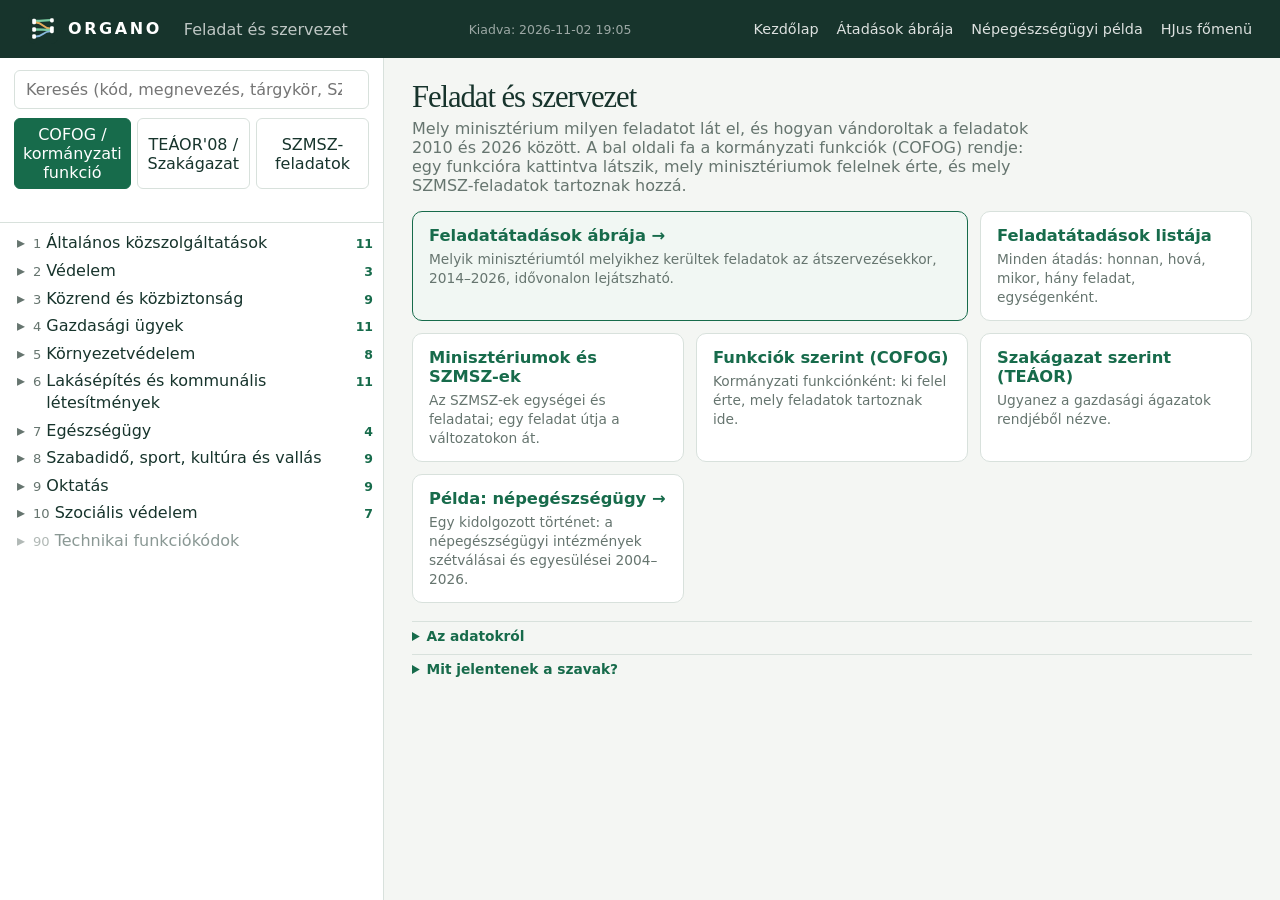
==== commit 912d15e3: "Ministry export after the Chunker round" ====
--- a/cofog-organo.html
+++ b/cofog-organo.html
@@ -113,7 +113,7 @@
   <header class="topbar">
     <a class="brand" href="cofog-organo.html"><img src="logo.svg" alt="" width="30" height="30" style="vertical-align:middle;margin-right:10px">ORGANO</a>
     <div class="scope">Feladat és szervezet</div>
-    <div class="scope" id="pubstamp" title="A kiadás időpontja (a kiadó szkript írja be)" style="font-size:.78rem;opacity:.8">Kiadva: 2026-11-02 18:05</div>
+    <div class="scope" id="pubstamp" title="A kiadás időpontja (a kiadó szkript írja be)" style="font-size:.78rem;opacity:.8">Kiadva: 2026-11-02 19:05</div>
     <nav class="topnav">
       <a href="#" id="navHome">Kezdőlap</a>
       <a href="szmsz-transfer-overview.html" id="navChart">Átadások ábrája</a>
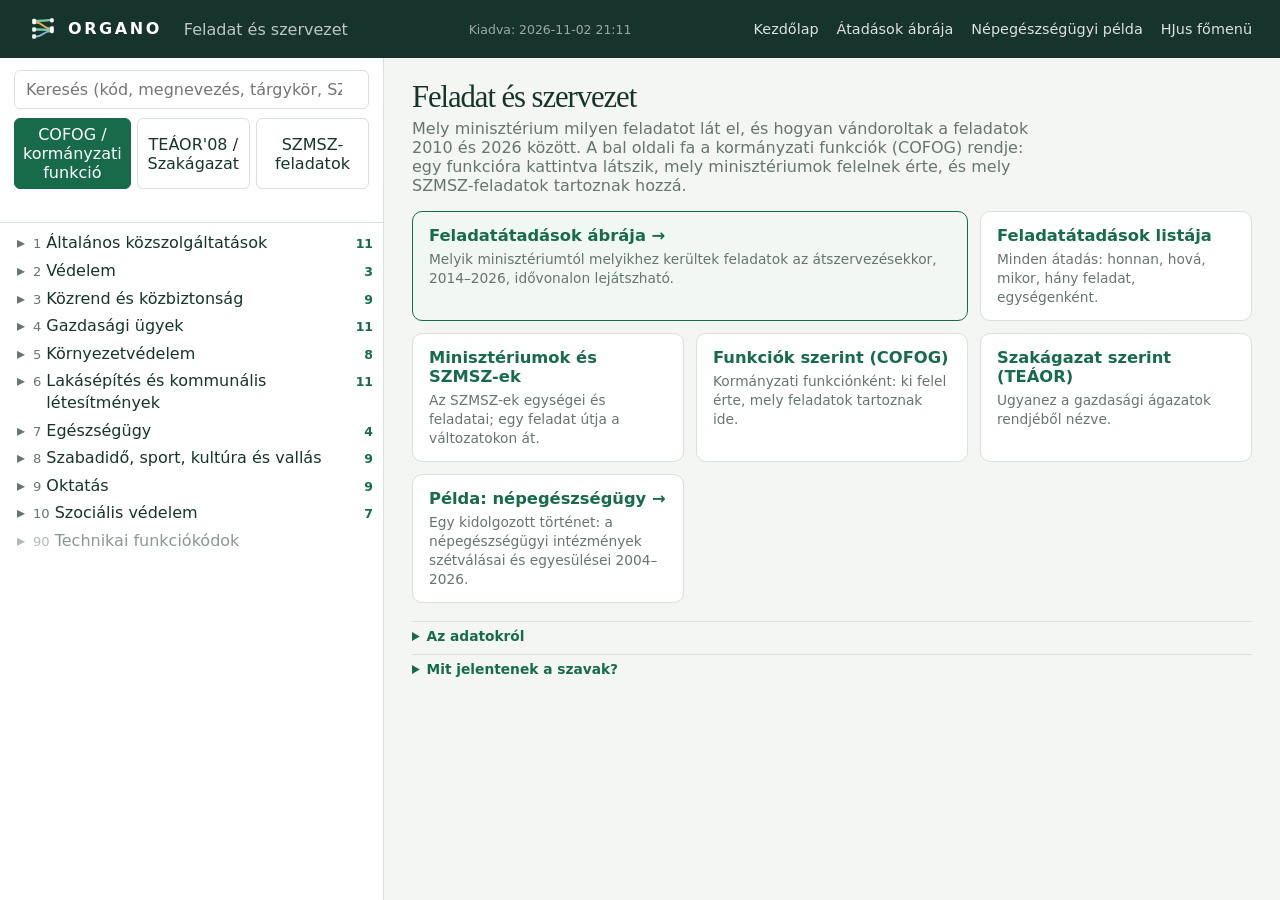
==== commit 853b1f0c: "Show one-vote classifications and uncertain early ME identity" ====
--- a/cofog-organo.html
+++ b/cofog-organo.html
@@ -113,7 +113,7 @@
   <header class="topbar">
     <a class="brand" href="cofog-organo.html"><img src="logo.svg" alt="" width="30" height="30" style="vertical-align:middle;margin-right:10px">ORGANO</a>
     <div class="scope">Feladat és szervezet</div>
-    <div class="scope" id="pubstamp" title="A kiadás időpontja (a kiadó szkript írja be)" style="font-size:.78rem;opacity:.8">Kiadva: 2026-11-02 19:05</div>
+    <div class="scope" id="pubstamp" title="A kiadás időpontja (a kiadó szkript írja be)" style="font-size:.78rem;opacity:.8">Kiadva: 2026-11-02 21:11</div>
     <nav class="topnav">
       <a href="#" id="navHome">Kezdőlap</a>
       <a href="szmsz-transfer-overview.html" id="navChart">Átadások ábrája</a>
@@ -235,9 +235,9 @@
     const SC = window.SZMSZ_COFOG;
     const unitsByCode = new Map();
     if (SC) for (const [code, list] of Object.entries(SC.byCode))
-      unitsByCode.set(code, list.map(([u, disputed, ntasks]) => {
+      unitsByCode.set(code, list.map(([u, disputed, ntasks, status]) => {
         const [doc, number, name] = SC.units[u], [org, title, from, until] = SC.docs[doc];
-        return { unit: u, doc, org, title, from, until, number, name, disputed: !!disputed, tasks: ntasks };
+        return { unit: u, doc, org, title, from, until, number, name, disputed: !!disputed, status, tasks: ntasks };
       }));
     for (const n of cofog.byCode.values()) {
       n.directRows = byCode.get(n.code) ?? [];
@@ -512,7 +512,7 @@
         const rs = g.rs.sort((a, b) => a.from.localeCompare(b.from)), last = rs[rs.length - 1];
         const years = rs.map(r => `${r.from.slice(0, 4)}–${r.until ? r.until.slice(0, 4) : ''}`).join(', ');
         const tasks = rs.reduce((s, r) => s + r.tasks, 0);
-        return `<tr><td><b>${esc(D.orgs[g.org] || g.org)}</b><div class="sub-holder">${hl(g.name)}${rs.some(r => r.disputed) ? ' <span class="flag">vitatott besorolás</span>' : ''}</div></td>` +
+        return `<tr><td><b>${esc(D.orgs[g.org] || g.org)}</b><div class="sub-holder">${hl(g.name)}${rs.some(r => r.disputed) ? ' <span class="flag">vitatott besorolás</span>' : ''}${rs.some(r => r.status === 'egy szavazat') ? ' <span class="flag">egy szavazat</span>' : ''}</div></td>` +
           `<td>${esc(years)}</td><td style="white-space:nowrap"><a href="#" data-szmsz-unit="${last.unit}">${tasks} feladat →</a></td></tr>`;
       }).join('');
       const nTasks = rows.reduce((s, r) => s + r.tasks, 0);
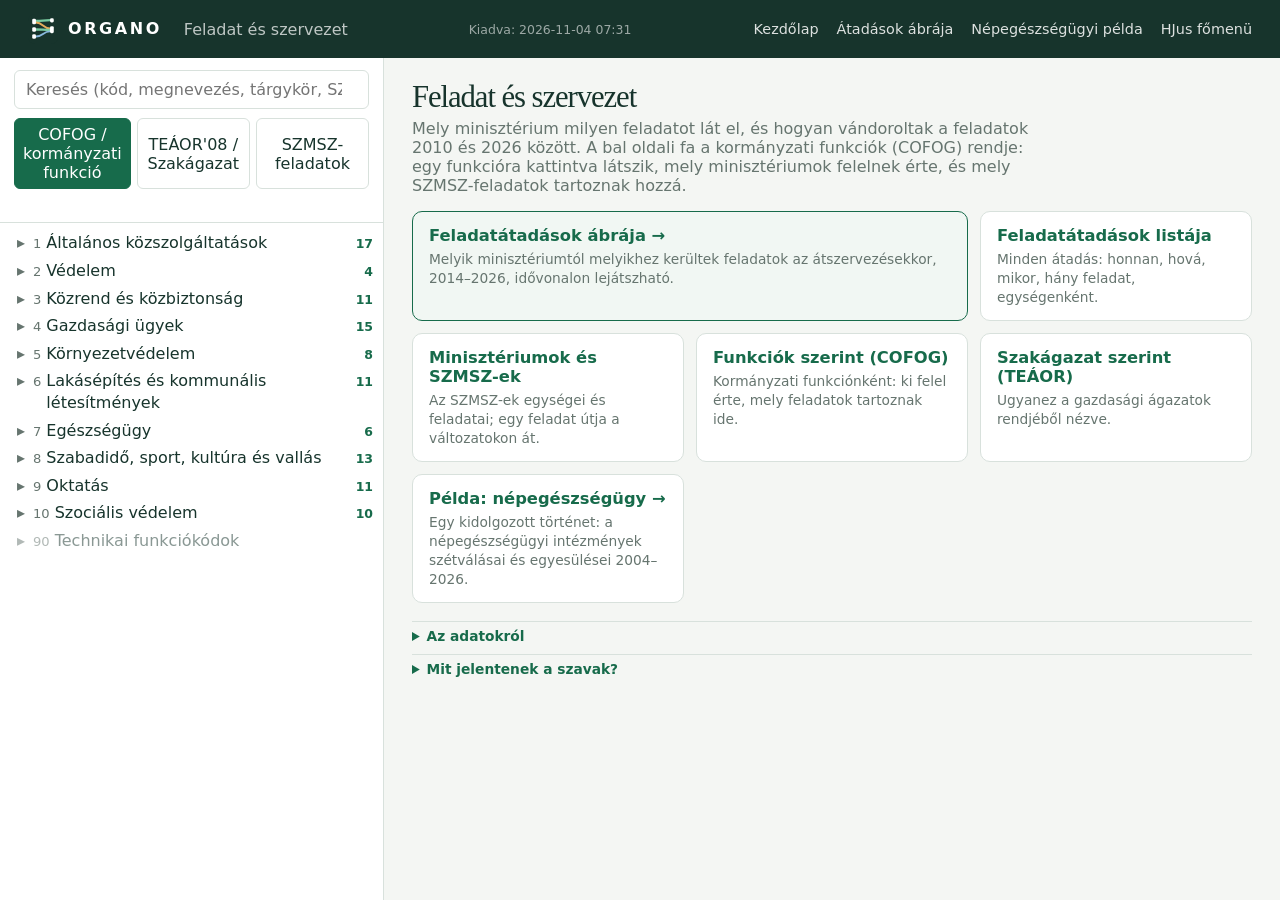
==== commit 86269902: "Ministry layer: 17 ministries (HM, TTM, OGYM, SZCSM, EuM, TKKM added), measured accuracy and known g" ====
--- a/cofog-organo.html
+++ b/cofog-organo.html
@@ -113,7 +113,7 @@
   <header class="topbar">
     <a class="brand" href="cofog-organo.html"><img src="logo.svg" alt="" width="30" height="30" style="vertical-align:middle;margin-right:10px">ORGANO</a>
     <div class="scope">Feladat és szervezet</div>
-    <div class="scope" id="pubstamp" title="A kiadás időpontja (a kiadó szkript írja be)" style="font-size:.78rem;opacity:.8">Kiadva: 2026-11-02 21:11</div>
+    <div class="scope" id="pubstamp" title="A kiadás időpontja (a kiadó szkript írja be)" style="font-size:.78rem;opacity:.8">Kiadva: 2026-11-04 07:31</div>
     <nav class="topnav">
       <a href="#" id="navHome">Kezdőlap</a>
       <a href="szmsz-transfer-overview.html" id="navChart">Átadások ábrája</a>
@@ -570,7 +570,7 @@
         pageTabs([
           [`Ki felel érte? <small>${n.orgIds.size}</small>`, rows.length
             ? `<h2 class="sec"><span>Szervezetek (${n.orgIds.size})</span><span class="sub-hint">a rendeleti hatáskörök szerint, időben</span></h2>` + orgSection(rows)
-            : `<p class="empty-msg">Ehhez a TEÁOR-ágazathoz a POC 10 minisztériumának hatáskörei között nincs közvetlen hozzárendelés.</p>`],
+            : `<p class="empty-msg">Ehhez a TEÁOR-ágazathoz a ${Object.keys(D.orgs).length} szervezet hatáskörei között nincs közvetlen hozzárendelés.</p>`],
           [`Hatásköri tárgykörök <small>${threadCnt}</small>`, rows.length
             ? `<h2 class="sec"><span>Rendeleti hatásköri tárgykörök (${threadCnt}${rawScopeCnt > threadCnt ? `, ${rawScopeCnt} szövegváltozatból összefűzve` : ''})</span></h2>` + threadSection(rows)
             : '<p class="empty-msg">Nincs hozzárendelt hatásköri tárgykör.</p>'],
@@ -621,6 +621,10 @@
       szmsz: 'A bal oldali fa a minisztériumok SZMSZ-ei, azokon belül az egységek. Fent a kereső a feladatok szövegében is keres.',
     };
     const multiCnt = (D.threads || []).filter(t => t.variants && t.variants.length > 1).length;
+    // organisation count, and the bodies that run on two identifiers (a ministry that ceased and its successor of the same name)
+    const orgNames = Object.values(D.orgs).map(n => n.replace(/\s*\(megszűnt \d+\)$/, ''));
+    const doubled = [...new Set(orgNames.filter((n, i) => orgNames.indexOf(n) !== i))];
+    const orgSummary = `${orgNames.length} szervezet` + (doubled.length ? ` (${doubled.join(', ')} két azonosítón)` : '');
     // the start page of every tab: what the viewer can show, one tile each; the numbers behind a <details>
     window.organoStartPage = m => `<div class="start"><h1>Feladat és szervezet</h1>` +
       `<p class="lead">Mely minisztérium milyen feladatot lát el, és hogyan vándoroltak a feladatok 2010 és 2026 között. ${HINT[m]}</p>` +
@@ -632,9 +636,14 @@
       `<a class="tile" href="#" data-start="nace"><b>Szakágazat szerint (TEÁOR)</b><span>Ugyanez a gazdasági ágazatok rendjéből nézve.</span></a>` +
       `<a class="tile" href="public-health-overview.html"><b>Példa: népegészségügy →</b><span>Egy kidolgozott történet: a népegészségügyi intézmények szétválásai és egyesülései 2004–2026.</span></a>` +
       `</div>` +
-      `<details class="more"><summary>Az adatokról</summary>${Object.keys(D.orgs).length} szervezet (10 minisztérium, a Pénzügyminisztérium két azonosítón); ` +
+      `<details class="more"><summary>Az adatokról</summary>${orgSummary};` +
       `${(D.threads || []).length} rendeleti hatásköri tárgykör (${multiCnt} több szövegváltozatból összefűzve); a feladatok a minisztériumok kiadáskori SZMSZ-eiből. ` +
-      `Hatásköri adatok: ${esc(D.generated)}. Prototípus: a számok és a besorolások ellenőrzött mintákon mértek, nem jogi megállapítások.</details>` +
+      `Hatásköri adatok: ${esc(D.generated)}. Prototípus: a számok és a besorolások ellenőrzött mintákon mértek, nem jogi megállapítások.<br>` +
+      `<b>Mért pontosság (2026-11-04, minden minisztérium mai SZMSZ-én, független olvasók, szervezetenként 30 elemű minta):</b> ` +
+      `a forrás feladatsorainak kb. 97,7%-a megvan a helyes egység alatt, a mintavett feladatok és egységek kb. 93,3%-a valódi feladat vagy egység (±2 pont). ` +
+      `<b>Ismert hiányok:</b> a BM, EüM és SZCSM egységfája lapos; egyes feladatok bevezető tagmondat nélküli töredékként jelennek meg; ` +
+      `a régebbi SZMSZ-ekben szellem-duplikátumok és hiányzó osztályszintű feladatok vannak; a GEM, KBM és TKKM ideiglenes szervezeti rendje csak egységekkel szerepel, feladat nélkül; ` +
+      `egyes kódbesorolások azonos nevű egységeknél eltérnek.</details>` +
       `<details class="more"><summary>Mit jelentenek a szavak?</summary><b>Feladatfonal</b>: ugyanaz a feladat az egymást követő SZMSZ-ekben és minisztériumokban végigkövetve. ` +
       `<b>Átadás</b>: egy feladat szövege kikerül egy minisztérium SZMSZ-éből, és legfeljebb 400 nap múlva egy másikéban megjelenik; a dátum az SZMSZ-ek kiadásából következik (az SZMSZ-módosítások nincsenek alkalmazva), a tényleges jogi átadás napját külön forrás igazolja. ` +
       `<b>COFOG-kód</b>: a kormányzati funkció 6 jegyű kódja (15/2019. (XII. 7.) PM rendelet).</details></div>`;
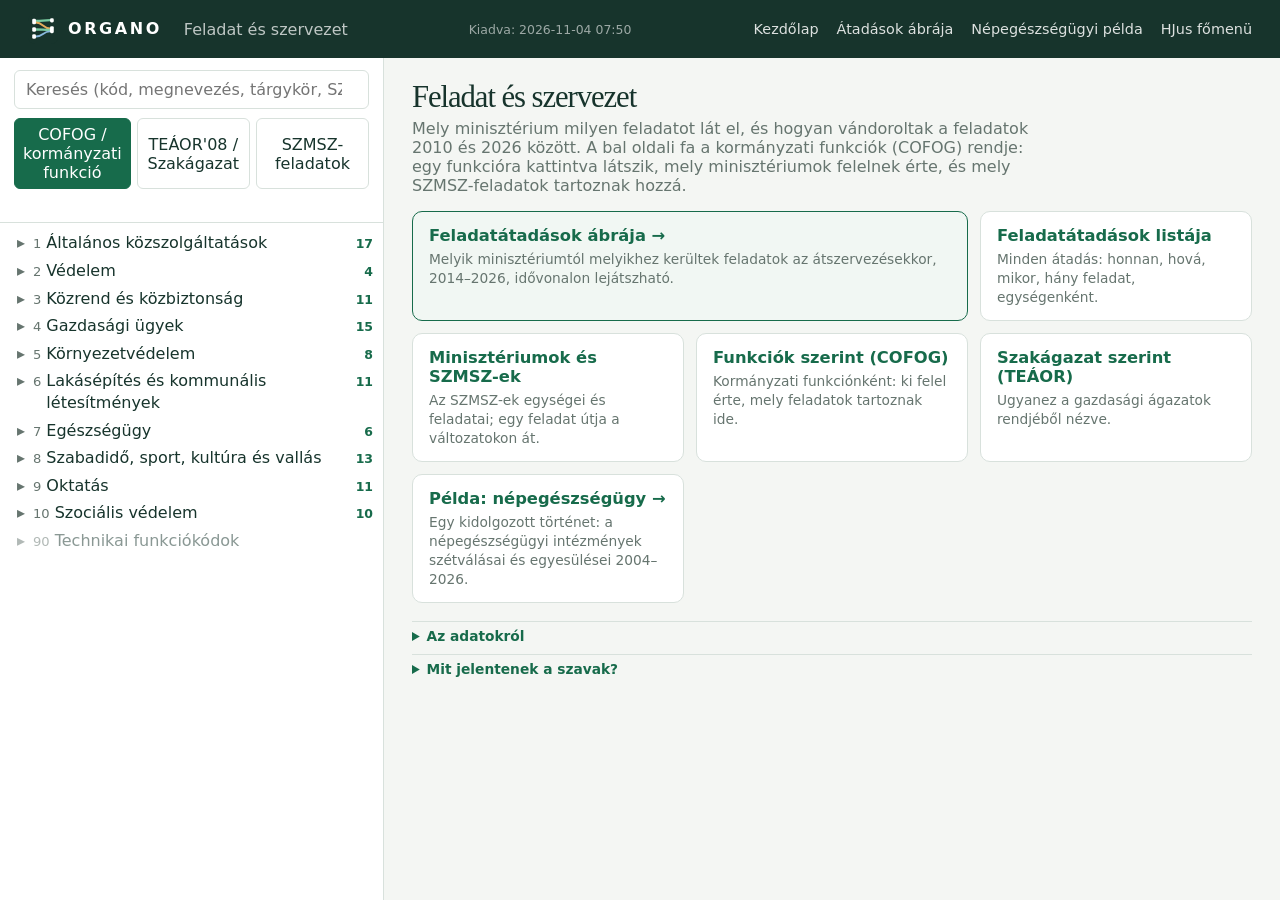
==== commit 56cbf53f: "Transfer overview: last column shows the SZMSZ in force today (PM, MvM, VTM, IM 2026), round period " ====
--- a/cofog-organo.html
+++ b/cofog-organo.html
@@ -113,7 +113,7 @@
   <header class="topbar">
     <a class="brand" href="cofog-organo.html"><img src="logo.svg" alt="" width="30" height="30" style="vertical-align:middle;margin-right:10px">ORGANO</a>
     <div class="scope">Feladat és szervezet</div>
-    <div class="scope" id="pubstamp" title="A kiadás időpontja (a kiadó szkript írja be)" style="font-size:.78rem;opacity:.8">Kiadva: 2026-11-04 07:31</div>
+    <div class="scope" id="pubstamp" title="A kiadás időpontja (a kiadó szkript írja be)" style="font-size:.78rem;opacity:.8">Kiadva: 2026-11-04 07:50</div>
     <nav class="topnav">
       <a href="#" id="navHome">Kezdőlap</a>
       <a href="szmsz-transfer-overview.html" id="navChart">Átadások ábrája</a>
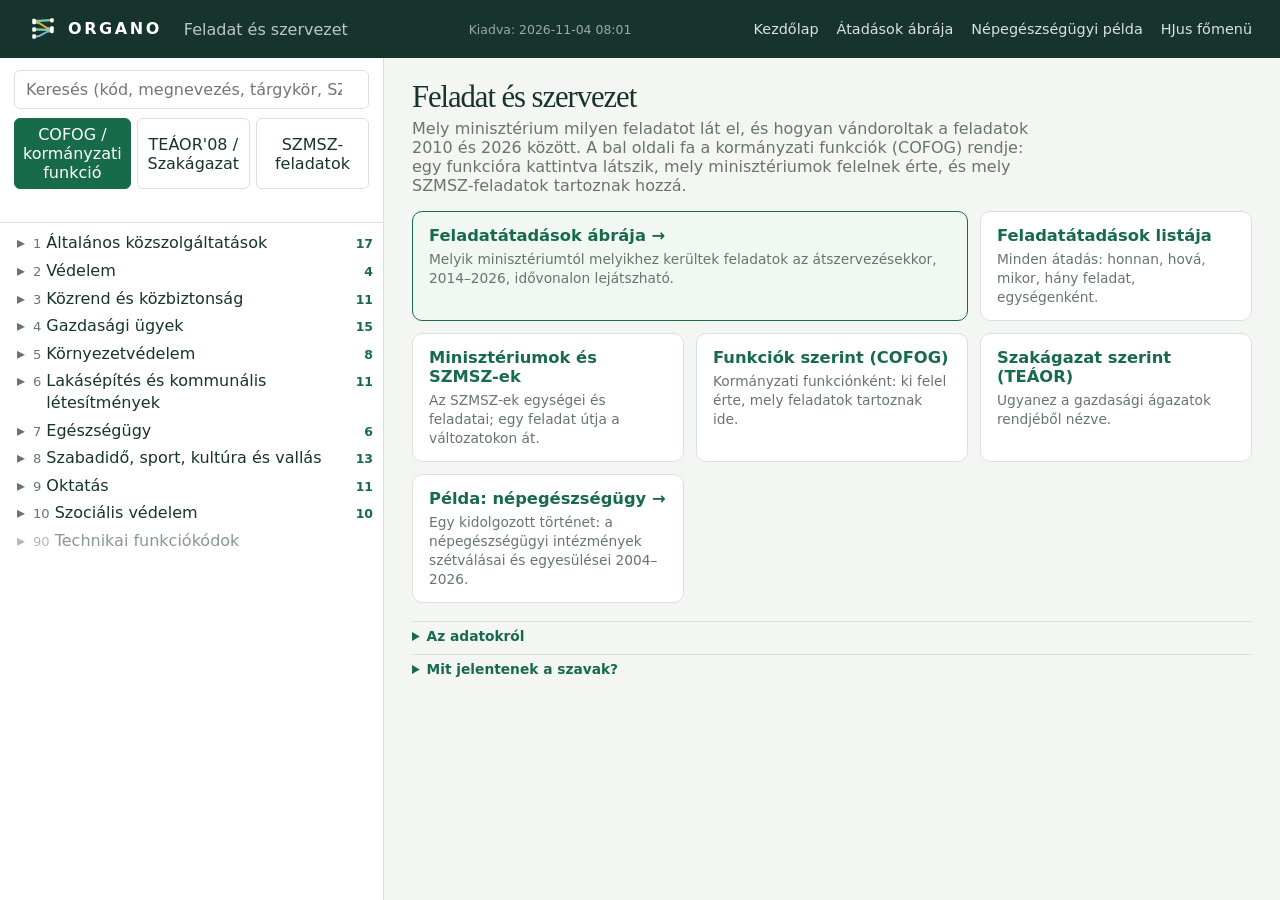
==== commit 8fe4d56d: "Transfer overview: map columns aligned with the timeline, faint column guides" ====
--- a/cofog-organo.html
+++ b/cofog-organo.html
@@ -113,7 +113,7 @@
   <header class="topbar">
     <a class="brand" href="cofog-organo.html"><img src="logo.svg" alt="" width="30" height="30" style="vertical-align:middle;margin-right:10px">ORGANO</a>
     <div class="scope">Feladat és szervezet</div>
-    <div class="scope" id="pubstamp" title="A kiadás időpontja (a kiadó szkript írja be)" style="font-size:.78rem;opacity:.8">Kiadva: 2026-11-04 07:50</div>
+    <div class="scope" id="pubstamp" title="A kiadás időpontja (a kiadó szkript írja be)" style="font-size:.78rem;opacity:.8">Kiadva: 2026-11-04 08:01</div>
     <nav class="topnav">
       <a href="#" id="navHome">Kezdőlap</a>
       <a href="szmsz-transfer-overview.html" id="navChart">Átadások ábrája</a>
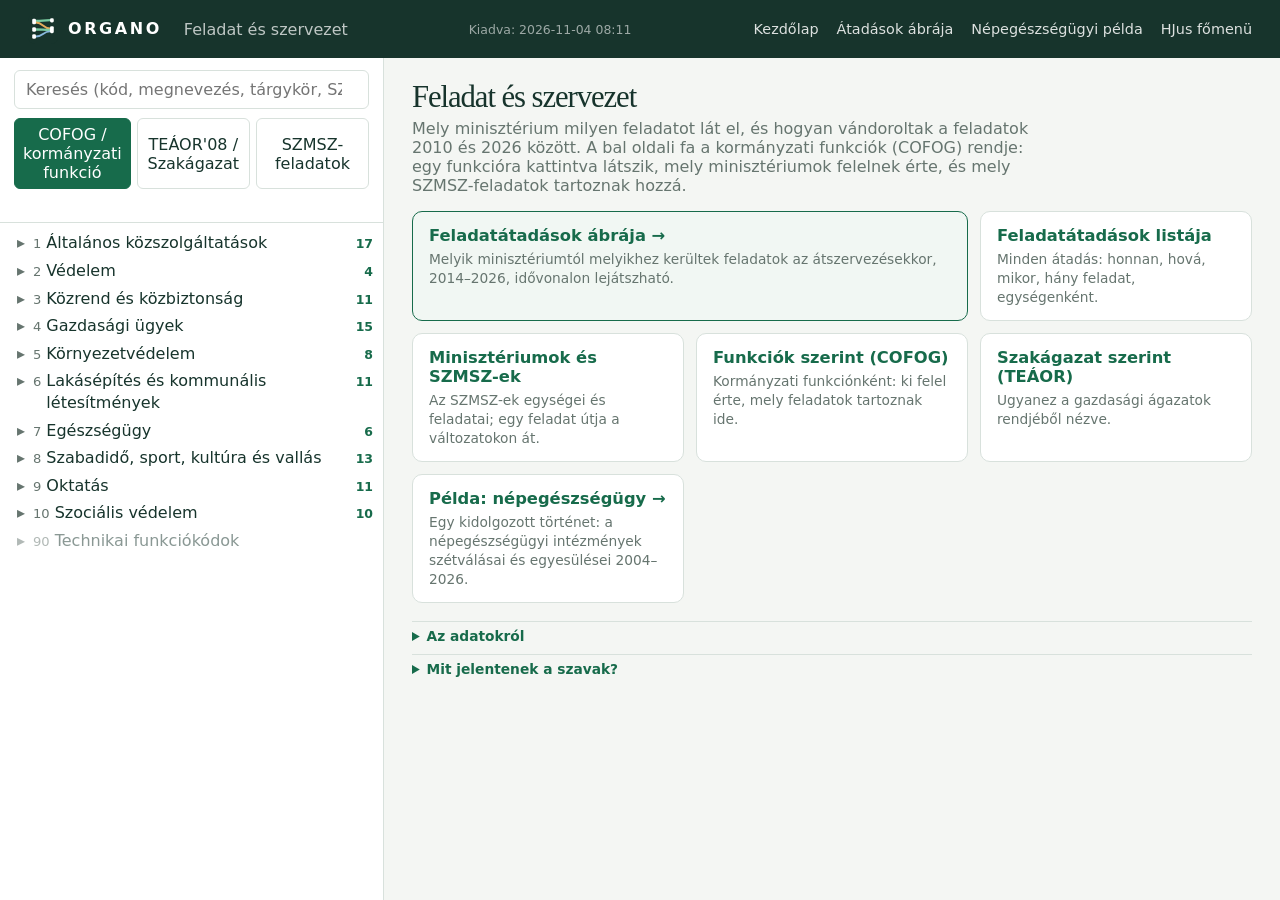
==== commit 643cb519: "Transfer overview: publication stamp and measured accuracy under the chart" ====
--- a/cofog-organo.html
+++ b/cofog-organo.html
@@ -113,7 +113,7 @@
   <header class="topbar">
     <a class="brand" href="cofog-organo.html"><img src="logo.svg" alt="" width="30" height="30" style="vertical-align:middle;margin-right:10px">ORGANO</a>
     <div class="scope">Feladat és szervezet</div>
-    <div class="scope" id="pubstamp" title="A kiadás időpontja (a kiadó szkript írja be)" style="font-size:.78rem;opacity:.8">Kiadva: 2026-11-04 08:01</div>
+    <div class="scope" id="pubstamp" title="A kiadás időpontja (a kiadó szkript írja be)" style="font-size:.78rem;opacity:.8">Kiadva: 2026-11-04 08:11</div>
     <nav class="topnav">
       <a href="#" id="navHome">Kezdőlap</a>
       <a href="szmsz-transfer-overview.html" id="navChart">Átadások ábrája</a>
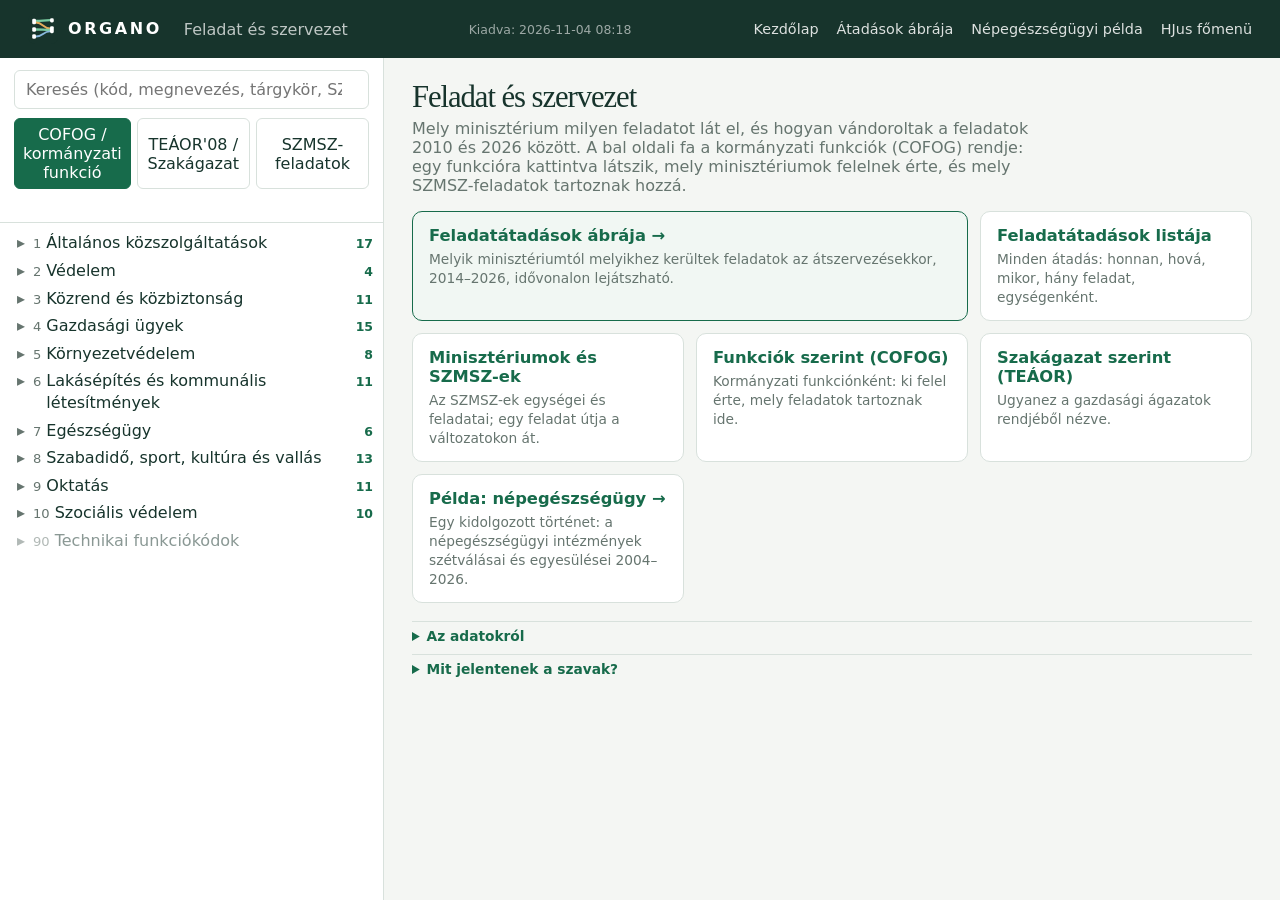
==== commit 08970c36: "Transfer overview: note that transfers into GEM, KBM, TKKM are not shown (no task layer)" ====
--- a/cofog-organo.html
+++ b/cofog-organo.html
@@ -113,7 +113,7 @@
   <header class="topbar">
     <a class="brand" href="cofog-organo.html"><img src="logo.svg" alt="" width="30" height="30" style="vertical-align:middle;margin-right:10px">ORGANO</a>
     <div class="scope">Feladat és szervezet</div>
-    <div class="scope" id="pubstamp" title="A kiadás időpontja (a kiadó szkript írja be)" style="font-size:.78rem;opacity:.8">Kiadva: 2026-11-04 08:11</div>
+    <div class="scope" id="pubstamp" title="A kiadás időpontja (a kiadó szkript írja be)" style="font-size:.78rem;opacity:.8">Kiadva: 2026-11-04 08:18</div>
     <nav class="topnav">
       <a href="#" id="navHome">Kezdőlap</a>
       <a href="szmsz-transfer-overview.html" id="navChart">Átadások ábrája</a>
